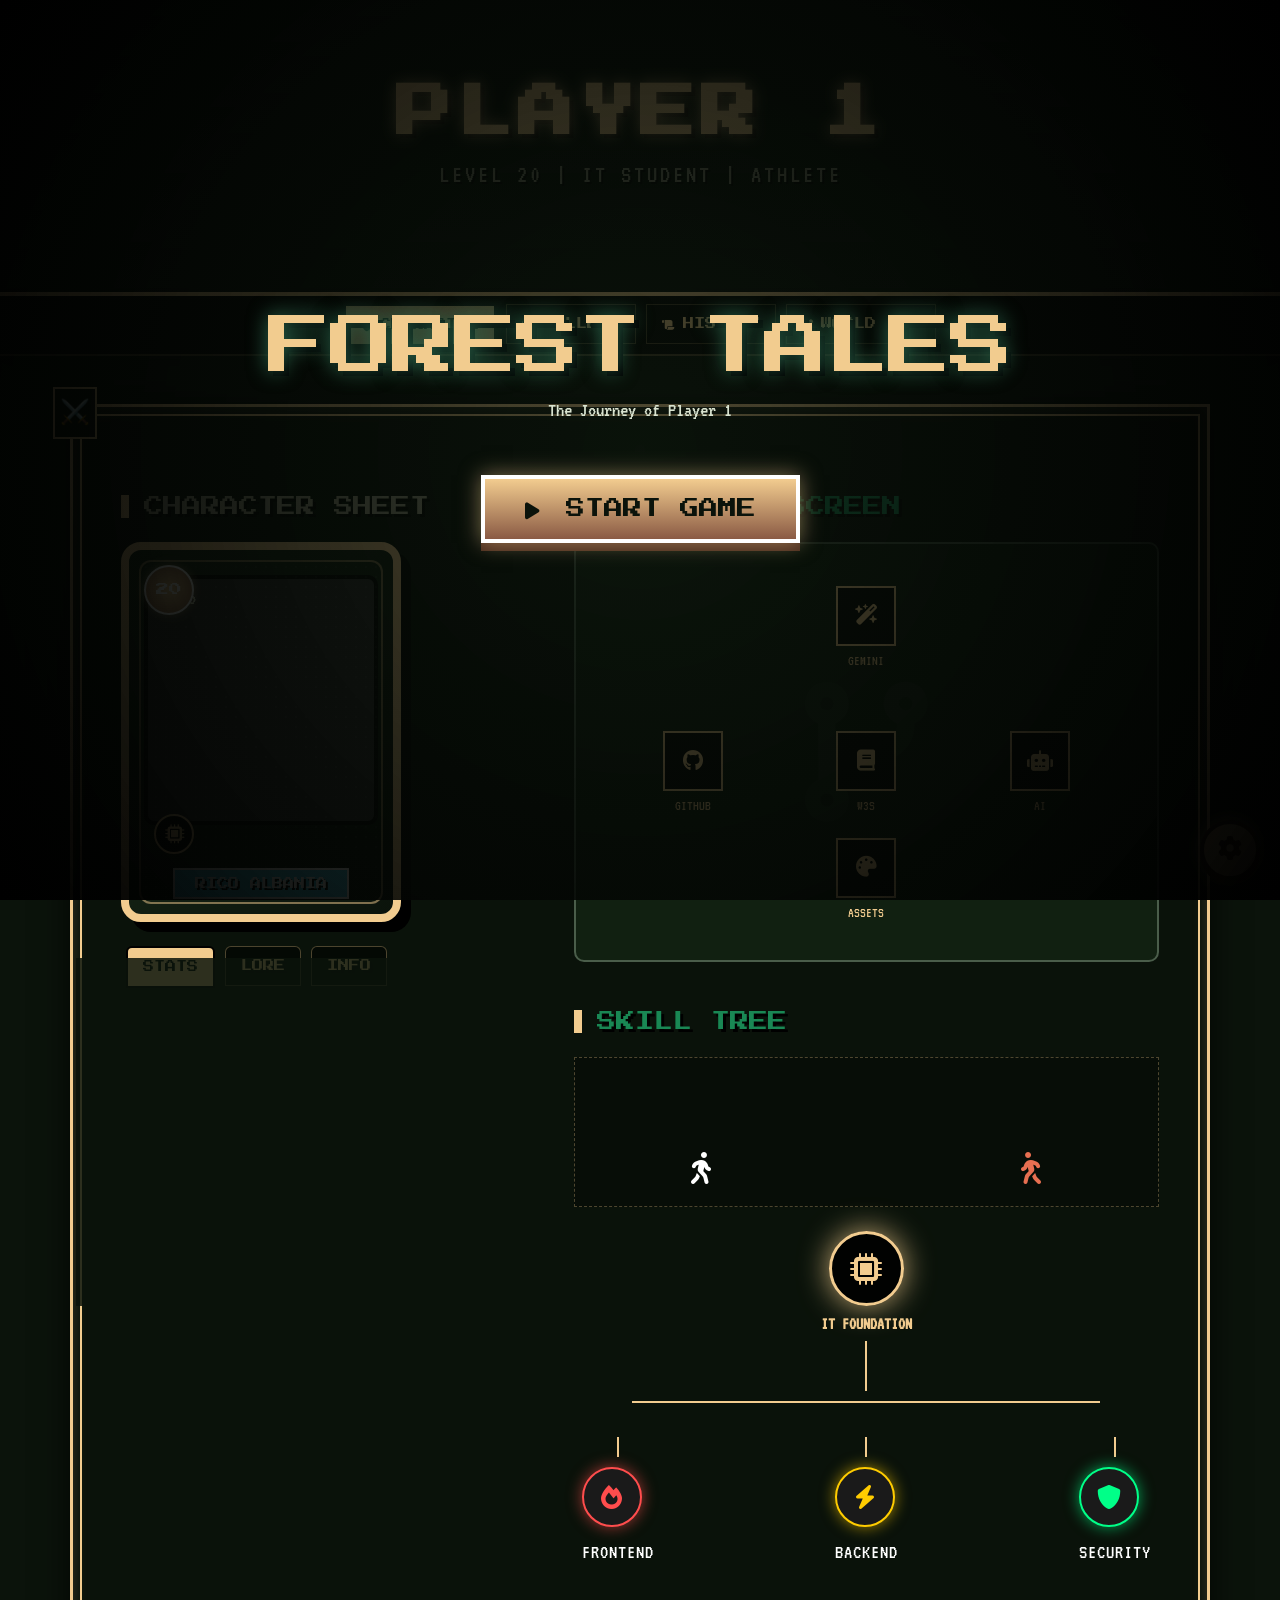
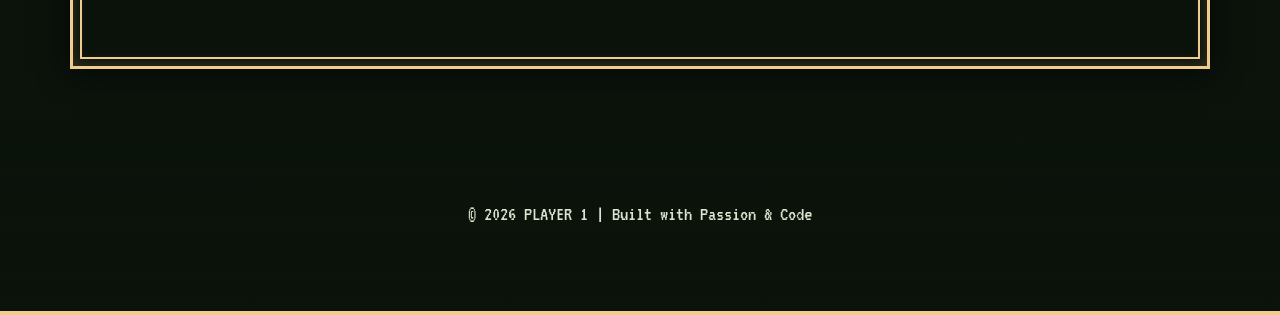
==== main/index.html @ 6be60c7d "ssss" ====
<!DOCTYPE html>
<html lang="en">
<head>
  <title>Rico's Personal Webpage</title>
  <meta charset="utf-8">
  <meta name="viewport" content="width=device-width, initial-scale=1">
  
  <link href="https://cdn.jsdelivr.net/npm/bootstrap@5.3.3/dist/css/bootstrap.min.css" rel="stylesheet">
  <link rel="stylesheet" href="https://cdnjs.cloudflare.com/ajax/libs/font-awesome/6.0.0/css/all.min.css">
  <link href="https://fonts.googleapis.com/css2?family=Press+Start+2P&family=VT323&display=swap" rel="stylesheet">
  <link rel="stylesheet" href="style.css">
  <script src="https://cdn.jsdelivr.net/npm/bootstrap@5.3.3/dist/js/bootstrap.bundle.min.js"></script>
</head>

<body>

<div id="landing-screen">
    <div class="title-content text-center">
        <h1 class="game-title">FOREST TALES</h1>
        <p class="game-subtitle">The Journey of Player 1</p>
        
        <div class="mt-5">
            <button class="rpg-start-btn" onclick="startGame()">
                <i class="fas fa-play me-2"></i> START GAME
            </button>
        </div>
        
        <div class="loading-bar-container mt-5">
            <div class="loading-bar"></div>
        </div>
    </div>
</div>

<audio id="game-start-sound" src="https://assets.mixkit.co/active_storage/sfx/2019/2019-preview.mp3" preload="auto"></audio>
<audio id="level-up-sound" src="[data-uri]" preload="auto"></audio>

<div id="leaf-container"></div>

<div class="header-footer-custom text-center">
  <h1 class="display-4 fw-bold">PLAYER 1</h1>
  <p class="lead mt-2">Level 20 | IT Student | Athlete</p>
</div>

<nav class="navbar navbar-expand-sm sticky-top shadow">
  <div class="container-fluid p-0">
    <ul class="navbar-nav mx-auto"> 
      <li class="nav-item">
        <a class="nav-link active" href="index.html"><i class="fas fa-shield-alt me-2"></i>CHARACTER</a>
      </li>
      <li class="nav-item">
        <a class="nav-link" href="gallery.html"><i class="fas fa-images me-2"></i>GALLERY</a>
      </li>
      <li class="nav-item">
        <a class="nav-link" href="history.html"><i class="fas fa-scroll me-2"></i>HISTORY</a>
      </li>
      <li class="nav-item">
        <a class="nav-link" href="log.html"><i class="fas fa-pen-nib me-2"></i>WORLD LOG</a>
      </li>
    </ul>
  </div>
</nav>

<div class="container mt-5 content-card p-4 p-md-5 mb-5">
  <div class="row g-5"> 
    <div class="col-lg-5 col-md-12">
      <h2 class="mb-4">Character Sheet</h2>
      
      <div class="char-card-container mb-4 mx-auto mx-lg-0" onclick="flipCard(); playLevelUp()" title="Click to Flip!">
        <div class="card-inner" id="cardInner">
          
          <div class="card-front">
            <div class="lvl-badge">20</div>
            <div class="card-img-wrap">
              <img src="https://github.com/ricoalbania/WEBPROG-IT242-HTML-Lessons/blob/feature/rwd/Image%20(5).jpg?raw=true" alt="rico">
            </div>
            <div class="element-icon" title="Tech Element">
              <i class="fas fa-microchip"></i>
            </div>
            <div class="text-center mt-auto">
              <span class="char-name-text">RICO ALBANIA</span>
            </div>
          </div>

          <div class="card-back">
            <h4 class="text-center" style="font-family: 'Press Start 2P'; font-size: 0.8rem;">REAR VIEW</h4>
            <hr class="border-warning">
            <ul class="list-unstyled" style="font-family: 'VT323'; font-size: 1.3rem;">
              <li><i class="fas fa-crown text-warning me-2"></i> Rank: Pioneer</li>
              <li><i class="fas fa-bolt text-info me-2"></i> Style: Agile</li>
              <li><i class="fas fa-heart text-danger me-2"></i> Status: Ready</li>
            </ul>
            <div class="text-center mt-3 opacity-50">
               <i class="fas fa-shield-halved fa-3x"></i>
               <p class="mt-2"><small>AUTHENTIC HERO GEAR</small></p>
            </div>
          </div>

        </div>
      </div>

      <ul class="nav nav-tabs border-0 mb-3 justify-content-center justify-content-lg-start" id="charTab" role="tablist">
        <li class="nav-item"><button class="nav-link active rpg-tab" data-bs-toggle="tab" data-bs-target="#stats" type="button">STATS</button></li>
        <li class="nav-item"><button class="nav-link rpg-tab" data-bs-toggle="tab" data-bs-target="#bio" type="button">LORE</button></li>
        <li class="nav-item"><button class="nav-link rpg-tab" data-bs-toggle="tab" data-bs-target="#details" type="button">INFO</button></li>
      </ul>

      <div class="tab-content stats-box p-3" id="charTabContent">
        <div class="tab-pane fade show active" id="stats">
          <small class="d-block mb-1 text-uppercase fw-bold">HP [Health]</small>
          <div class="progress progress-rpg"><div class="progress-bar hp-bar" style="width: 90%"></div></div>
          <small class="d-block mb-1 text-uppercase fw-bold">MP [Logic]</small>
          <div class="progress progress-rpg"><div class="progress-bar mp-bar" style="width: 75%"></div></div>
          <small class="d-block mb-1 text-uppercase fw-bold">EXP [Studies]</small>
          <div class="progress progress-rpg"><div class="progress-bar exp-bar" style="width: 50%"></div></div>
        </div>
        <div class="tab-pane fade" id="bio">
          <h4 class="fw-bold mb-3" style="color: #f2cc8f;">The Lore</h4>
          <p style="text-align: justify; font-size: 1.1rem;">I am an aspiring IT professional at <b>Asia Pacific College</b>, passionate about solving real-world mysteries through technology.</p>
        </div>
        <div class="tab-pane fade" id="details">
          <h4 class="fw-bold mb-3" style="color: #f2cc8f;">Detailed Specs</h4>
          <ul class="list-unstyled mb-0" style="font-family: 'VT323'; font-size: 1.3rem;">
            <li><span class="text-success">[SCHOOL]:</span> Asia Pacific College</li>
            <li><span class="text-success">[BIRTHDATE]:</span> February 25, 2005</li>
            <li><span class="text-success">[ORIGIN]:</span> Paranaque City</li>
            <li><span class="text-success">[CLASS]:</span> BS Information Technology</li>
          </ul>
        </div>
      </div>
    </div>

    <div class="col-lg-7 col-md-12">
      <h2 class="text-success mb-4">EQUIPMENT SCREEN</h2>
      <div class="equipment-grid mb-5">
        <div class="paper-doll-container">
          <i class="fas fa-code-branch central-silhouette"></i>
          <a href="https://gemini.google.com" target="_blank" class="equip-slot slot-head" data-description="GEMINI: AI Brain."><i class="fas fa-wand-magic-sparkles"></i><span class="slot-label">GEMINI</span></a>
          <a href="https://github.com" target="_blank" class="equip-slot slot-weapon" data-description="GITHUB: The Armory."><i class="fab fa-github"></i><span class="slot-label">GITHUB</span></a>
          <a href="https://www.w3schools.com" target="_blank" class="equip-slot slot-body" data-description="W3SCHOOLS: The Foundation."><i class="fas fa-book"></i><span class="slot-label">W3S</span></a>
          <a href="https://chatgpt.com" target="_blank" class="equip-slot slot-accessory" data-description="CHATGPT: Support Familiar."><i class="fas fa-robot"></i><span class="slot-label">AI</span></a>
          <a href="https://fonts.google.com" target="_blank" class="equip-slot slot-mount" data-description="RESOURCES: Style Engine."><i class="fas fa-palette"></i><span class="slot-label">ASSETS</span></a>
        </div>
      </div>

<div class="skill-tree-block mt-5">
    <h2 class="text-success mb-4">SKILL TREE</h2>
    
    <div class="battle-arena mb-4" style="border: 1px dashed rgba(242, 204, 143, 0.3); padding: 20px; position: relative; min-height: 100px;">
        <div class="stickman hero"><i class="fas fa-walking"></i><div class="sword"></div></div>
        <div class="stickman enemy"><i class="fas fa-walking fa-flip-horizontal"></i><div class="staff"></div></div>
    </div>

    <div class="skill-tree-map text-center" style="position: relative; padding-bottom: 50px;">
        <div class="skill-node root mx-auto" style="width: 75px; height: 75px; border: 3px solid #f2cc8f; border-radius: 50%; display: flex; align-items: center; justify-content: center; background: rgba(0,0,0,0.9); box-shadow: 0 0 30px rgba(242, 204, 143, 0.8); position: relative; z-index: 5;">
            <i class="fas fa-microchip" style="font-size: 2rem; color: #f2cc8f;"></i>
            <div class="node-label" style="position: absolute; bottom: -35px; font-family: 'VT323'; color: #f2cc8f; font-size: 1.1rem; white-space: nowrap; font-weight: bold;">IT FOUNDATION</div>
        </div>
        
        <div class="tree-line mx-auto" style="width: 2px; height: 50px; background: #f2cc8f; margin-top: 35px;"></div>
        <div class="horizontal-divider mx-auto" style="width: 80%; height: 2px; background: #f2cc8f;"></div>

        <div class="d-flex justify-content-between mt-4 px-2">
            <div class="skill-branch">
                <div class="tree-line mx-auto" style="width: 2px; height: 20px; background: #f2cc8f;"></div>
                <div class="skill-node mini-node" style="width: 60px; height: 60px; border: 2px solid #ff4d4d; border-radius: 50%; display: flex; align-items: center; justify-content: center; background: #1a1a1a; box-shadow: 0 0 15px rgba(255, 77, 77, 0.6);">
                    <i class="fas fa-fire" style="color: #ff4d4d; font-size: 1.5rem;"></i>
                </div>
                <div class="node-label-small mt-2" style="font-family: 'VT323'; color: #fff; letter-spacing: 1px;">FRONTEND</div>
            </div>

            <div class="skill-branch">
                <div class="tree-line mx-auto" style="width: 2px; height: 20px; background: #f2cc8f;"></div>
                <div class="skill-node mini-node" style="width: 60px; height: 60px; border: 2px solid #ffcc00; border-radius: 50%; display: flex; align-items: center; justify-content: center; background: #1a1a1a; box-shadow: 0 0 15px rgba(255, 204, 0, 0.6);">
                    <i class="fas fa-bolt" style="color: #ffcc00; font-size: 1.5rem;"></i>
                </div>
                <div class="node-label-small mt-2" style="font-family: 'VT323'; color: #fff; letter-spacing: 1px;">BACKEND</div>
            </div>

            <div class="skill-branch">
                <div class="tree-line mx-auto" style="width: 2px; height: 20px; background: #f2cc8f;"></div>
                <div class="skill-node mini-node" style="width: 60px; height: 60px; border: 2px solid #00ff88; border-radius: 50%; display: flex; align-items: center; justify-content: center; background: #1a1a1a; box-shadow: 0 0 15px rgba(0, 255, 136, 0.6);">
                    <i class="fas fa-shield-alt" style="color: #00ff88; font-size: 1.5rem;"></i>
                </div>
                <div class="node-label-small mt-2" style="font-family: 'VT323'; color: #fff; letter-spacing: 1px;">SECURITY</div>
            </div>
        </div>
    </div>
</div> </div> </div> </div> <div class="header-footer-custom text-center mt-5">
    <p class="mb-0">© 2026 PLAYER 1 | Built with Passion & Code</p>
</div>

<div class="system-menu-container" style="position: fixed; bottom: 20px; right: 20px; z-index: 9999;">
    <button class="system-btn" id="main-system-btn" onclick="toggleMenu()" title="System Menu">
        <i class="fas fa-cog"></i>
    </button>
    <div id="system-dropdown" class="system-dropdown">
        <div id="menu-main-view">
            <div class="menu-header">SYSTEM</div>
            <button onclick="showConfirm()"><i class="fas fa-sign-out-alt me-2"></i> RETURN TO TITLE</button>
            <button onclick="toggleMenu()"><i class="fas fa-times me-2"></i> CLOSE</button>
        </div>
        <div id="menu-confirm-view" style="display: none;">
            <div class="menu-header text-danger">LOGOUT?</div>
            <p class="VT323Font text-center text-white small">Unsaved progress will be lost.</p>
            <div class="d-flex gap-2 p-2">
                <button onclick="logout()" class="border-danger text-danger w-50 text-center">YES</button>
                <button onclick="hideConfirm()" class="w-50 text-center">NO</button>
            </div>
        </div>
    </div>
</div>

<script>
function startGame() {
    const startSound = document.getElementById('game-start-sound');
    if(startSound) { startSound.play().catch(e => console.log("Audio play blocked.")); }
    sessionStorage.setItem('gameStarted', 'true');
    const screen = document.getElementById('landing-screen');
    screen.style.opacity = '0';
    screen.style.pointerEvents = 'none'; 
    setTimeout(() => { screen.style.display = 'none'; }, 1000); 
}

function flipCard() {
    const cardInner = document.getElementById('cardInner');
    cardInner.classList.toggle('is-flipped');
}

function playLevelUp() {
    const sound = document.getElementById('level-up-sound');
    const audioContext = new (window.AudioContext || window.webkitAudioContext)();
    if (audioContext.state === 'suspended') { audioContext.resume(); }
    sound.pause();
    sound.currentTime = 0;
    sound.play().catch(error => console.log("Playback failed", error));
    const img = document.querySelector('.card-img-wrap img');
    if (img) {
        img.style.filter = "brightness(2) contrast(1.5)";
        setTimeout(() => { img.style.filter = "none"; }, 150);
    }
}

function createLeaf() {
    const container = document.getElementById('leaf-container');
    if(!container) return;
    const leaf = document.createElement('div');
    leaf.className = 'leaf';
    leaf.innerHTML = '🍃'; 
    leaf.style.left = Math.random() * 100 + 'vw';
    leaf.style.animationDuration = (Math.random() * 5 + 5) + 's'; 
    container.appendChild(leaf);
    setTimeout(() => { leaf.remove(); }, 10000);
}
setInterval(createLeaf, 800);

window.onload = function() {
    if (sessionStorage.getItem('gameStarted') === 'true') {
        const screen = document.getElementById('landing-screen');
        if (screen) { screen.style.display = 'none'; }
    }
};

function toggleMenu() {
    const menu = document.getElementById('system-dropdown');
    menu.classList.toggle('active');
    if (!menu.classList.contains('active')) { hideConfirm(); }
}

function logout() {
    sessionStorage.removeItem('gameStarted');
    document.body.style.filter = "brightness(0.2)";
    document.body.style.transition = "filter 0.5s";
    setTimeout(() => { window.location.reload(); }, 500);
}

function showConfirm() {
    document.getElementById('menu-main-view').style.display = 'none';
    document.getElementById('menu-confirm-view').style.display = 'block';
}

function hideConfirm() {
    document.getElementById('menu-main-view').style.display = 'block';
    document.getElementById('menu-confirm-view').style.display = 'none';
}
</script>

<div class="system-menu-container">
    <button class="system-btn" id="main-system-btn" onclick="toggleMenu()" title="System Menu">
        <i class="fas fa-cog"></i>
    </button>
    <div id="system-dropdown" class="system-dropdown">
        <div id="menu-main-view">
            <div class="menu-header">SYSTEM</div>
            <button onclick="showConfirm()">
                <i class="fas fa-sign-out-alt me-2"></i> RETURN TO TITLE
            </button>
            <button onclick="toggleMenu()">
                <i class="fas fa-times me-2"></i> CLOSE
            </button>
        </div>
        <div id="menu-confirm-view" style="display: none;">
            <div class="menu-header text-danger">LOGOUT?</div>
            <p class="VT323Font text-center text-white small">Unsaved progress will be lost.</p>
            <div class="d-flex gap-2">
                <button onclick="logout()" class="border-danger text-danger w-50 text-center">YES</button>
                <button onclick="hideConfirm()" class="w-50 text-center">NO</button>
            </div>
        </div>
    </div>
</div>

</body>
</html>
---- main/style.css ----
/* 1. RPG FONTS */
@import url('https://fonts.googleapis.com/css2?family=Press+Start+2P&family=VT323&display=swap');

/* 2. GLOBAL THEME & BACKGROUND */
body {
    background-color: #0b130b; 
    background-image: url('https://www.transparenttextures.com/patterns/dark-wood.png'); 
    color: #d9e3d0; 
    font-family: 'VT323', monospace; 
    font-size: 1.3rem;
    line-height: 1.6;
    overflow-x: hidden;
    cursor: crosshair; 
}

/* 3. HEADINGS & NAV */
h1, h2, h3, h4, .nav-link {
    font-family: 'Press Start 2P', cursive;
    text-transform: uppercase;
    color: #f2cc8f; 
    text-shadow: 3px 3px #000;
}

h1 { font-size: 1.8rem; letter-spacing: -2px; }
h2 { 
    font-size: 1.2rem; 
    color: #a5a58d; 
    margin-top: 40px; 
    margin-bottom: 25px; 
    border-left: 8px solid #f2cc8f; 
    padding-left: 15px; 
}
h4 { font-size: 0.9rem; }

/* NEW: STATUS BADGES */
.status-badge {
    font-family: 'VT323';
    font-size: 1.1rem;
    background: rgba(0,0,0,0.5);
    border: 1px solid #f2cc8f;
    padding: 2px 10px;
    color: #f2cc8f;
    box-shadow: 2px 2px 0px #000;
}

/* 4. HEADER & NAVIGATION */
.header-footer-custom {
    /* The Forest Header */
    background: linear-gradient(to bottom, rgba(11, 19, 11, 0.4), rgba(11, 19, 11, 0.9)), 
                url('https://images.unsplash.com/photo-1441974231531-c6227db76b6e?q=80&w=2071');
    background-size: cover;
    background-position: center 30%; /* Focus on the trees */
    padding: 60px 20px !important;
    border-bottom: 4px solid #f2cc8f;
    image-rendering: pixelated; /* Keeps it gamey */
}
.navbar {
    background: rgba(0, 0, 0, 0.8) !important;
    backdrop-filter: blur(5px);
    border-bottom: 2px solid rgba(242, 204, 143, 0.3);
}

.nav-link {
    font-size: 0.7rem !important;
    color: #d9e3d0 !important;
    transition: all 0.2s;
    padding: 10px 15px !important;
}

.nav-link:hover {
    color: #f2cc8f !important;
    transform: translateY(-2px);
}

/* 5. CONTENT CARDS */
.content-card {
    background: rgba(27, 46, 27, 0.9) !important; 
    backdrop-filter: blur(5px);
    border: 6px solid #4a5d4a; 
    outline: 2px solid #f2cc8f; 
    outline-offset: -12px;
    box-shadow: 15px 15px 0px #000; 
    border-radius: 0 !important; 
    position: relative;
    padding: 70px 40px 40px 40px; 
}

.content-card::before {
    content: "⚔️"; 
    position: absolute;
    top: -20px;
    left: -20px;
    font-size: 24px;
    z-index: 10;
    background: #0b130b;
    padding: 5px;
    border: 2px solid #f2cc8f;
}

/* 6. IMAGES & GALLERY */
.themed-img {
    border: 4px solid #a5a58d;
    padding: 5px;
    background: #000;
    transition: all 0.3s;
    border-radius: 0 !important;
    box-shadow: 5px 5px 0px #000;
}

.themed-img:hover {
    transform: scale(1.02) rotate(1deg);
    border-color: #f2cc8f;
    box-shadow: 8px 8px 0px #000;
}

/* 7. CAROUSEL FIX */
.carousel {
    border: 6px solid #4a5d4a;
    background-color: #000;
    outline: 2px solid #f2cc8f;
    outline-offset: -10px;
}

.carousel-item img {
    height: 400px;
    object-fit: cover;
}

/* 8. RPG PROGRESS BARS */
.progress-rpg {
    background-color: #000;
    border: 3px solid #4a5d4a;
    height: 20px;
    border-radius: 0;
    margin-bottom: 20px; 
    box-shadow: inset 2px 2px 5px #000;
}

.hp-bar { background-color: #e63946 !important; border-right: 4px solid #9b1c25; }
.mp-bar { background-color: #457b9d !important; border-right: 4px solid #1d3557; }
.exp-bar { background-color: #f1faee !important; border-right: 4px solid #a8dadc; }

/* 9. INVENTORY CARDS & ITEM SLOTS */
.item-slot {
    background: #000;
    width: 60px;
    height: 60px;
    margin: 0 auto;
    display: flex;
    align-items: center;
    justify-content: center;
    border: 3px double #f2cc8f;
    box-shadow: inset 0 0 10px rgba(0,0,0,0.8);
}

.resource-card {
    display: block;
    text-decoration: none !important;
    background: #2d3a2d;
    border-top: 2px solid #a5a58d; 
    border-left: 2px solid #a5a58d;
    border-bottom: 6px solid #1b2e1b; 
    border-right: 6px solid #1b2e1b;
    color: #d9e3d0;
    transition: all 0.1s;
    height: 100%;
}

.resource-card:hover {
    background: #3a5a40;
    color: #f2cc8f;
    transform: translate(2px, 2px);
    border-bottom: 3px solid #1b2e1b;
    border-right: 3px solid #1b2e1b;
}

.resource-card:hover .item-slot {
    transform: scale(1.1);
}

.resource-card h6 { 
    color: #f2cc8f; 
    font-family: 'VT323', monospace; 
    font-size: 1.5rem; 
}

/* 10. SCROLLBAR & MISC */
::-webkit-scrollbar { width: 14px; }
::-webkit-scrollbar-track { background: #0b130b; }
::-webkit-scrollbar-thumb { 
    background: #4a5d4a; 
    border: 3px solid #0b130b; 
    box-shadow: inset 0 0 5px #f2cc8f;
}

hr { border-top: 4px dotted #f2cc8f; opacity: 0.5; margin: 40px 0; }

#guestbook iframe {
    border: 6px solid #4a5d4a;
    outline: 2px solid #f2cc8f;
    outline-offset: -8px;
}

/* 11. CAROUSEL CONTROLS */
.carousel-control-prev-icon,
.carousel-control-next-icon {
    background-color: #f2cc8f;
    border: 3px solid #000;
    padding: 20px;
    border-radius: 0; 
    filter: invert(0);
}

/* 12. LEAF SYSTEM */
#leaf-container {
    position: fixed;
    top: 0;
    left: 0;
    width: 100%;
    height: 100%;
    pointer-events: none;
    z-index: -1; 
}

.leaf {
    position: absolute;
    color: rgba(74, 93, 74, 0.4); 
    font-size: 24px;
    opacity: 0;
    animation: fall 10s linear infinite;
    user-select: none;
}

@keyframes fall {
    0% { transform: translateY(-10vh) translateX(0) rotate(0deg); opacity: 0; }
    10% { opacity: 0.8; }
    90% { opacity: 0.8; }
    100% { transform: translateY(110vh) translateX(100px) rotate(360deg); opacity: 0; }
}

/* 13. QUEST OVERLAYS */
.gallery-trigger {
    position: relative;
    cursor: pointer;
}

.col-md-4:hover::before {
    content: "VIEW MEMORY";
    position: absolute;
    top: 50%;
    left: 50%;
    transform: translate(-50%, -50%);
    background: rgba(11, 19, 11, 0.9);
    color: #f2cc8f;
    padding: 8px 15px;
    font-family: 'Press Start 2P';
    font-size: 0.5rem;
    z-index: 5;
    pointer-events: none;
    border: 2px solid #f2cc8f;
    box-shadow: 4px 4px 0px #000;
}

/* 14. PROGRESS BAR ANIMATIONS */
@keyframes fillBar {
    from { width: 0; }
}

.progress-bar {
    animation: fillBar 2s ease-out forwards;
}

.hp-bar { animation-delay: 0.2s; }
.mp-bar { animation-delay: 0.5s; }
.exp-bar { animation-delay: 0.8s; }

/* Status Badge Pulse Effect */
.status-badge {
    animation: pulse 2s infinite;
}

@keyframes pulse {
    0% { opacity: 0.8; transform: scale(1); }
    50% { opacity: 1; transform: scale(1.05); }
    100% { opacity: 0.8; transform: scale(1); }
}

/* CHARACTER CARD CONTAINER */
.char-card-container {
    perspective: 1000px;
    width: 320px; 
    height: 450px; /* Increased height to contain everything */
    margin: 20px auto;
    background: transparent !important;
    border: none !important;
}
.char-card-container:hover {
    transform: translateY(-10px) rotate(2deg); 
}

.card-img-wrap {
    width: 100%;
    height: 280px;
    overflow: hidden;
    border-radius: 8px;
    border: 4px solid #2b2d42;
    background-color: #333;
}

.card-img-wrap img {
    width: 100%;
    height: 100%;
    object-fit: cover;
}

.lvl-badge {
    position: absolute;
    top: 15px;
    left: 15px;
    width: 50px !important;
    height: 50px !important;
    background: radial-gradient(circle, #f2cc8f, #8a5a44);
    border: 2px solid #fff;
    border-radius: 50% !important;
    display: flex;
    align-items: center;
    justify-content: center;
    font-family: 'Press Start 2P';
    font-size: 0.8rem;
    color: #fff;
    z-index: 10;
    box-shadow: 0 0 10px rgba(242, 204, 143, 0.5);
}


.element-icon {
    position: absolute;
    bottom: 60px;
    left: 25px;
    width: 40px;
    height: 40px;
    background: rgba(0,0,0,0.8);
    border: 2px solid #f2cc8f;
    border-radius: 50%;
    display: flex;
    align-items: center;
    justify-content: center;
    color: #f2cc8f;
    font-size: 1.2rem;
    z-index: 5;
}

/* 15. THE FIX FOR WHITE BOXES & DOUBLE TEXT */
.nav-pills .nav-link {
    background-color: #1b2e1b !important;
    color: #f2cc8f !important;
    border: 2px solid #4a5d4a !important;
    margin: 5px;
    font-family: 'Press Start 2P', cursive;
    font-size: 0.7rem !important;
    border-radius: 0 !important;
    box-shadow: 4px 4px 0px #000;
    text-shadow: none !important; 
}

.nav-pills .nav-link.active {
    background-color: #f2cc8f !important; 
    color: #0b130b !important;            
    border: 2px solid #000 !important;
    box-shadow: none !important;
    transform: translate(2px, 2px);
    text-shadow: none !important;
}

.tab-content {
    background: rgba(0, 0, 0, 0.4);
    border: 2px solid #f2cc8f;
    padding: 20px;
    min-height: 200px;
    box-shadow: inset 0 0 15px rgba(0,0,0,0.8);
}

.nav-pills .nav-link.active, 
.nav-tabs .nav-link.active,
.nav-link.active {
    background-color: #f2cc8f !important; 
    color: #0b130b !important;            
    border: 2px solid #000 !important;
    box-shadow: none !important;
    text-shadow: none !important;         
}

.tab-pane .row {
    display: flex;
    flex-wrap: wrap;
    justify-content: center; 
    align-items: flex-start; 
}

.tab-pane .row img.themed-img {
    width: 100% !important;
    height: 250px !important;   /* Adjust this number to make the boxes taller or shorter */
    object-fit: cover !important; /* This is the magic: it crops the photo to fit the box */
    object-position: center;    /* Keeps the center of the photo visible */
    border: 3px solid #f2cc8f;
    box-shadow: 4px 4px 0px #000;
    display: block;
}

.themed-img {
    max-height: 350px;
    width: 100%;
    object-fit: cover;
}

.border-gold {
    border: 4px solid #f2cc8f !important;
    background-color: #0b130b !important;
    border-radius: 0 !important;
}

#imageModal .modal-content {
    background-color: #1b2e1b !important;
    border: 4px solid #f2cc8f !important;
    border-radius: 0 !important;
    box-shadow: 0 0 30px rgba(242, 204, 143, 0.3);
}

.modal-header { border-bottom: 2px solid #4a5d4a; }

/* --- CHARACTER PORTRAIT --- */
.char-frame {
    position: relative;
    border: 4px double #f2cc8f;
    padding: 15px;
    background: rgba(0,0,0,0.6);
    text-align: center;
}

.portrait-container {
    position: relative;
    border: 2px solid #4a5d4a;
    overflow: hidden;
    animation: portrait-breathing 4s ease-in-out infinite;
}

@keyframes portrait-breathing {
    0%, 100% { transform: scale(1); box-shadow: 0 0 10px rgba(242, 204, 143, 0.2); }
    50% { transform: scale(1.02); box-shadow: 0 0 20px rgba(242, 204, 143, 0.5); }
}

/* --- EQUIPMENT SLOTS FIXED (Updated for Links) --- */
.equipment-grid {
    display: block;
    position: relative;
    width: 100%;
    height: 420px;
    background: rgba(27, 46, 27, 0.5);
    border: 2px solid #4a5d4a;
    border-radius: 10px;
    margin-top: 20px;
    margin-bottom: 50px;
    overflow: visible; 
    clear: both;
}

.paper-doll-container {
    position: relative;
    width: 100%;
    height: 100%;
}

.central-silhouette {
    font-size: 140px;
    color: #4a5d4a;
    position: absolute;
    top: 50%;
    left: 50%;
    transform: translate(-50%, -50%);
    opacity: 0.15;
    z-index: 1;
}

/* NEW: Equipment Slots as Links */
.equip-slot {
    position: absolute;
    width: 60px;
    height: 60px;
    background: #000;
    border: 2px solid #f2cc8f;
    display: flex;
    align-items: center;
    justify-content: center;
    color: #f2cc8f !important;
    text-decoration: none !important;
    cursor: pointer;
    transition: all 0.3s ease-in-out;
    z-index: 2;
}

.slot-head      { top: 10%; left: 50%; transform: translate(-50%, 0); }
.slot-weapon    { top: 45%; left: 15%; }
.slot-body      { top: 45%; left: 50%; transform: translate(-50%, 0); }
.slot-accessory { top: 45%; right: 15%; }
.slot-mount     { bottom: 15%; left: 50%; transform: translate(-50%, 0); }

.equip-slot:hover {
    background: #f2cc8f !important;
    color: #0b130b !important;
    box-shadow: 0 0 15px #f2cc8f;
}

.slot-head:hover, .slot-body:hover, .slot-mount:hover {
    transform: translate(-50%, 0) scale(1.1) !important;
}

.slot-weapon:hover, .slot-accessory:hover {
    transform: scale(1.1) !important;
}

.slot-label {
    position: absolute;
    bottom: -28px;
    font-family: 'VT323', monospace;
    font-size: 0.9rem;
    color: #f2cc8f;
    text-transform: uppercase;
    white-space: nowrap;
}

/* --- TOOLTIP SYSTEM --- */
.equip-slot::after {
    content: attr(data-description);
    position: absolute;
    bottom: 130%;
    left: 50%;
    transform: translateX(-50%);
    width: 180px;
    padding: 10px;
    background: #0b130b;
    border: 2px solid #f2cc8f;
    color: #f2cc8f;
    font-family: 'VT323', monospace;
    font-size: 0.85rem;
    text-align: center;
    visibility: hidden;
    opacity: 0;
    transition: opacity 0.3s;
    z-index: 99;
    box-shadow: 5px 5px 0px #000;
    pointer-events: none;
    line-height: 1.2;
}

.equip-slot:hover::after {
    visibility: visible;
    opacity: 1;
}

/* --- SKILL TREE & MISC --- */
.skill-tree-block {
    position: relative;
    z-index: 5;
    background: transparent;
}

@media (max-width: 768px) {
    .equipment-grid { height: 350px; }
    .equip-slot { width: 50px; height: 50px; }
    .content-card { padding: 40px 20px 20px 20px; }
}

/* --- ACADEMIC TIMELINE STYLES (inventory.html) --- */

/* The vertical line */
.timeline-container {
    position: relative;
    padding-left: 50px;
    border-left: 4px solid #4a5d4a;
    margin-left: 20px;
}

.timeline-item {
    position: relative;
    transition: all 0.3s ease;
}

/* The glowing RPG quest markers */
.timeline-marker {
    position: absolute;
    left: -61px;
    top: 25px;
    width: 18px;
    height: 18px;
    background: #f2cc8f;
    border: 4px solid #0b130b;
    border-radius: 50%;
    box-shadow: 0 0 10px #f2cc8f;
    z-index: 2;
}

/* The box containing school info */
.timeline-content {
    background: rgba(0, 0, 0, 0.3);
    border: 2px solid #4a5d4a;
    display: flex;
    transition: all 0.3s;
}

/* Framing for the school logos */
.school-logo-wrap {
    flex-shrink: 0;
    width: 80px;
    height: 80px;
    background: #fff; 
    border: 3px solid #f2cc8f;
    padding: 5px;
    display: flex;
    align-items: center;
    justify-content: center;
    box-shadow: 4px 4px 0px #000;
}

.school-logo-wrap img {
    max-width: 100%;
    max-height: 100%;
    object-fit: contain;
}

/* Hover interaction: makes the school "pop" and the dot turn red */
.timeline-item:hover .timeline-content {
    border-color: #f2cc8f;
    background: rgba(242, 204, 143, 0.05);
    transform: translateX(10px);
}

.timeline-item:hover .timeline-marker {
    background: #e63946;
    box-shadow: 0 0 15px #e63946;
}

/* Mobile responsiveness */
@media (max-width: 576px) {
    .timeline-content { 
        flex-direction: column; 
        text-align: center; 
    }
    .school-logo-wrap { 
        margin: 0 auto 15px auto; 
    }
    .timeline-container { 
        padding-left: 30px; 
    }
    .timeline-marker { 
        left: -41px; 
    }
}

/* --- 3D CARD FLIP --- */
.char-card-container {
    perspective: 1000px;
    width: 320px; /* Made it slightly wider for the "Epic" feel */
    height: 450px;
    margin: 20px auto;
}

.card-inner {
    position: relative;
    width: 100%;
    height: 100%;
    transition: transform 0.8s cubic-bezier(0.175, 0.885, 0.32, 1.275);
    transform-style: preserve-3d;
-style: preserve-3d;
}

/* This class is toggled by JavaScript */
.card-inner.is-flipped {
    transform: rotateY(180deg);
}

.card-front {
    background: linear-gradient(135deg, #1b2e1b 0%, #0b130b 100%);
    display: flex;
    flex-direction: column;
    align-items: center;
    padding: 15px;
}

.card-front::before {
    content: "";
    position: absolute;
    top: 10px; left: 10px; right: 10px; bottom: 10px;
    border: 2px solid rgba(242, 204, 143, 0.5);
    border-radius: 12px;
    pointer-events: none;
    background-image: radial-gradient(circle, rgba(255,255,255,0.05) 1px, transparent 1px);
    background-size: 10px 10px;
}

.card-back {
    background: #0b130b;
    transform: rotateY(180deg); /* Starts hidden */
    display: flex;
    flex-direction: column;
    padding: 25px;
    color: #f2cc8f;
    border-color: #8a5a44; /* Different border color for back */
}

.card-front, .card-back {
    position: absolute;
    width: 100%;
    height: 100%;
    -webkit-backface-visibility: hidden; /* CRITICAL: Hides the side not facing you */
    backface-visibility: hidden;
    border: 8px solid #f2cc8f;
    border-radius: 20px;
    box-shadow: 10px 10px 0px #000;
    overflow: hidden;
}

/* Ensure the wrapper has a set height since children are absolute */
.char-card-container {
    height: 380px; 
    width: 280px;
}

.card-img-wrap {
    width: 100%;
    height: 250px; /* Fixed height for consistency */
    border: 4px solid #000;
    border-radius: 10px;
    overflow: hidden;
    margin-top: 10px;
}

.card-img-wrap img {
    width: 100%;
    height: 100%;
    object-fit: cover; /* Prevents squishing */
}
.char-name-text {
    margin-top: auto;
    padding: 8px 20px;
    background: #48cae4;
    border: 2px solid #fff;
    font-family: 'Press Start 2P';
    font-size: 0.7rem;
    color: #fff;
    text-shadow: 2px 2px #000;
    width: 90%;
}

.header-footer-custom {
    /* Use the forest image with a dark gradient so text is readable */
    background: linear-gradient(rgba(11, 19, 11, 0.4), rgba(11, 19, 11, 0.8)), 
                url('https://images.unsplash.com/photo-1441974231531-c6227db76b6e?q=80&w=2071') !important;
    background-size: cover;
    background-position: center 20%;
    padding: 80px 20px !important;
    border-bottom: 4px solid #f2cc8f;
    position: relative;
    overflow: hidden;
}

.header-footer-custom h1 {
    text-shadow: 0 0 15px rgba(242, 204, 143, 0.7), 4px 4px 0px #000 !important;
}

.display-4 {
    font-family: 'Press Start 2P', cursive;
    color: #f2cc8f;
    text-shadow: 0 0 20px rgba(242, 204, 143, 0.6), 4px 4px 0px #000;
    letter-spacing: 5px;
}

.lead {
    font-family: 'VT323', monospace;
    font-size: 1.8rem;
    color: #fff;
    text-shadow: 2px 2px 0px #000;
}

/* KEEP the Title and Nav styles from the previous step */
.display-4.fw-bold {
    font-family: 'Press Start 2P', cursive;
    color: #f2cc8f;
    text-shadow: 4px 4px 0px #000, 0 0 20px rgba(242, 204, 143, 0.5);
    letter-spacing: 5px;
    margin-bottom: 0;
}

.header-footer-custom .lead {
    font-family: 'VT323', monospace;
    color: #a5a58d;
    font-size: 1.6rem; /* Made slightly larger to fill space */
    text-transform: uppercase;
    letter-spacing: 3px;
    opacity: 0.8;
}

/* THE FOREST OVERLAY BACKGROUND */
body {
    background-color: #0b130b; /* Solid dark forest green */
    /* Or keep the image but at a very low opacity */
    background-image: linear-gradient(rgba(11, 19, 11, 0.95), rgba(11, 19, 11, 0.95)), 
                      url('https://images.unsplash.com/photo-1441974231531-c6227db76b6e?q=80&w=2071');
}


/* THE HUD CONTAINERS (Glassmorphism) */
.content-card, .stats-box {
    background: rgba(11, 19, 11, 0.85) !important; /* Deep forest green, semi-transparent */
    border: 3px solid #f2cc8f !important;
    backdrop-filter: blur(10px); /* Blurs the forest behind the menu */
    box-shadow: 0 0 30px rgba(0, 0, 0, 0.8), inset 0 0 15px rgba(242, 204, 143, 0.2);
    border-radius: 0; /* Square edges look more like classic RPG menus */
}

/* NAVIGATION AS HUD TABS */
.nav-link {
    background: rgba(0, 0, 0, 0.5) !important;
    border: 1px solid rgba(242, 204, 143, 0.3) !important;
    margin: 0 5px;
    color: #f2cc8f !important;
    font-family: 'Press Start 2P', cursive;
}

.nav-link.active {
    background: #f2cc8f !important;
    color: #0b130b !important;
    box-shadow: 0 0 15px #f2cc8f;
}

.battle-arena {
    height: 100px;
    width: 100%;
    position: relative;
    border-top: 2px dashed rgba(242, 204, 143, 0.5);
    margin-top: 20px;
    overflow: hidden;
}

.stickman {
    position: absolute;
    bottom: 10px;
    font-size: 2rem;
    color: #fff;
}

.hero { left: 20%; animation: attackHero 2s infinite; }
.enemy { right: 20%; animation: attackEnemy 2s infinite; color: #e76f51; }

@keyframes attackHero {
    0%, 100% { left: 20%; }
    50% { left: 40%; }
}

@keyframes attackEnemy {
    0%, 100% { right: 20%; }
    50% { right: 40%; }
}

/* Custom Modal Styling to match your Forest HUD */
.rpg-menu-bg {
    background: rgba(11, 19, 11, 0.95) !important;
    border: 4px solid #f2cc8f !important;
    box-shadow: 0 0 30px rgba(0, 0, 0, 1);
    border-radius: 0;
    backdrop-filter: blur(10px);
}

.trophy-case {
    background: rgba(255, 255, 255, 0.05);
    border: 1px solid rgba(242, 204, 143, 0.3);
    padding: 15px 5px;
    transition: transform 0.3s;
}

.trophy-case:hover {
    transform: scale(1.1);
    background: rgba(242, 204, 143, 0.1);
    border-color: #f2cc8f;
}

.PressStartFont { font-family: 'Press Start 2P', cursive; font-size: 0.9rem; }
.VT323Font { font-family: 'VT323', monospace; font-size: 1.2rem; }

/* TITLE SCREEN STYLING */
#landing-screen {
    position: fixed;
    top: 0; left: 0;
    width: 100%; height: 100%;
    background: radial-gradient(circle, rgba(11, 19, 11, 0.7) 0%, rgba(0, 0, 0, 1) 100%),
                url('https://images.unsplash.com/photo-1441974231531-c6227db76b6e?q=80&w=2071');
    background-size: cover;
    z-index: 10000; /* Stays on top of everything */
    display: flex;
    justify-content: center;
    align-items: center;
    transition: opacity 1s ease-in-out;
}

.game-title {
    font-family: 'Press Start 2P', cursive;
    font-size: 4rem;
    color: #f2cc8f;
    text-shadow: 0 0 20px #2d6a4f, 5px 5px 0px #000;
}

.start-prompt {
    cursor: pointer;
    font-family: 'Press Start 2P', cursive;
    color: #fff;
    font-size: 1.2rem;
}

.blink-text {
    animation: blinker 1s linear infinite;
}

@keyframes blinker {
    50% { opacity: 0; }
}

.rpg-start-btn {
    background: linear-gradient(180deg, #f2cc8f 0%, #8a5a44 100%);
    border: 4px solid #fff;
    color: #0b130b;
    font-family: 'Press Start 2P', cursive;
    font-size: 1.2rem;
    padding: 15px 40px;
    box-shadow: 0 0 20px rgba(242, 204, 143, 0.5), 0 8px 0px #4a2c1d;
    transition: all 0.1s;
    cursor: pointer;
    position: relative;
    outline: none;
}

.rpg-start-btn:hover {
    transform: translateY(-2px);
    box-shadow: 0 0 30px rgba(242, 204, 143, 0.8), 0 10px 0px #4a2c1d;
    filter: brightness(1.1);
}

.rpg-start-btn:active {
    transform: translateY(6px);
    box-shadow: 0 0 10px rgba(242, 204, 143, 0.5), 0 2px 0px #4a2c1d;
}

/* Optional: Add a subtle pulse to the button */
.rpg-start-btn {
    animation: pulseGlow 2s infinite;
}

@keyframes pulseGlow {
    0% { box-shadow: 0 0 20px rgba(242, 204, 143, 0.5), 0 8px 0px #4a2c1d; }
    50% { box-shadow: 0 0 40px rgba(242, 204, 143, 0.8), 0 8px 0px #4a2c1d; }
    100% { box-shadow: 0 0 20px rgba(242, 204, 143, 0.5), 0 8px 0px #4a2c1d; }
}

/* SYSTEM MENU POSITIONING */
.system-menu-container {
    position: fixed; /* This keeps it from moving with the content */
    bottom: 20px;
    right: 20px;
    z-index: 9999; /* This keeps it on top of everything else */
}

/* THE GEAR BUTTON */
.system-btn {
    width: 60px;
    height: 60px;
    background: #f2cc8f;
    border: 4px solid #4a2c1d;
    border-radius: 50%;
    color: #4a2c1d;
    font-size: 1.5rem;
    cursor: pointer;
    box-shadow: 0 4px 0 #4a2c1d, 0 0 15px rgba(242, 204, 143, 0.4);
    transition: transform 0.1s;
}

.system-btn:active {
    transform: translateY(4px);
    box-shadow: 0 0px 0 #4a2c1d;
}

/* THE DROPDOWN MENU */
.system-dropdown {
    position: absolute;
    bottom: 80px;
    right: 0;
    width: 220px;
    background: rgba(11, 19, 11, 0.95);
    border: 3px solid #f2cc8f;
    padding: 15px;
    display: none; /* Hidden by default */
    flex-direction: column;
    gap: 10px;
    box-shadow: 0 0 20px rgba(0,0,0,0.8);
}

.system-dropdown.active {
    display: flex; /* Shown when gear is clicked */
}

.menu-header {
    font-family: 'Press Start 2P', cursive;
    font-size: 0.7rem;
    color: #f2cc8f;
    border-bottom: 1px solid #f2cc8f;
    padding-bottom: 10px;
    margin-bottom: 5px;
    text-align: center;
}

.system-dropdown button {
    background: transparent;
    border: 1px solid rgba(242, 204, 143, 0.3);
    color: #fff;
    font-family: 'VT323', monospace;
    font-size: 1.2rem;
    padding: 8px;
    text-align: left;
    transition: background 0.2s;
}

.system-dropdown button:hover {
    background: rgba(242, 204, 143, 0.1);
    border-color: #f2cc8f;
    color: #f2cc8f;
}

/* Styling for the confirmation buttons specifically */
#menu-confirm-view button {
    font-weight: bold;
    justify-content: center;
}

#menu-confirm-view .text-danger:hover {
    background: rgba(220, 53, 69, 0.2) !important;
    border-color: #dc3545 !important;
}

/* Ensure the dropdown doesn't jump in size when switching views */
.system-dropdown {
    min-height: 160px;
}

/* --- SKILL TREE RESTORATION --- */
.skill-tree-container {
    display: flex;
    flex-direction: column;
    align-items: center;
    position: relative;
    padding: 20px;
}

/* The Vertical Line connecting Root to Branches */
.tree-line {
    width: 4px;
    height: 40px;
    background: rgba(242, 204, 143, 0.3);
    margin: 10px 0;
}

.skill-branches {
    display: flex;
    justify-content: space-around;
    width: 100%;
    gap: 20px;
}

/* Glowing Nodes */
.skill-node {
    width: 60px;
    height: 60px;
    background: #1a1a1a;
    border: 3px solid var(--node-color, #f2cc8f);
    border-radius: 50%;
    display: flex;
    align-items: center;
    justify-content: center;
    font-size: 1.5rem;
    color: var(--node-color, #f2cc8f);
    position: relative;
    box-shadow: 0 0 15px var(--node-color, transparent);
    transition: transform 0.3s, box-shadow 0.3s;
}

.skill-node:hover {
    transform: scale(1.1);
    box-shadow: 0 0 25px var(--node-color);
}

/* Labels below nodes */
.node-label {
    position: absolute;
    bottom: -25px;
    font-family: 'VT323', monospace;
    font-size: 1rem;
    white-space: nowrap;
    color: #fff;
}

/* Battle Arena fixes */
.battle-arena {
    border: 2px dashed rgba(242, 204, 143, 0.5);
    background: rgba(0,0,0,0.3);
    height: 150px;
    position: relative;
}
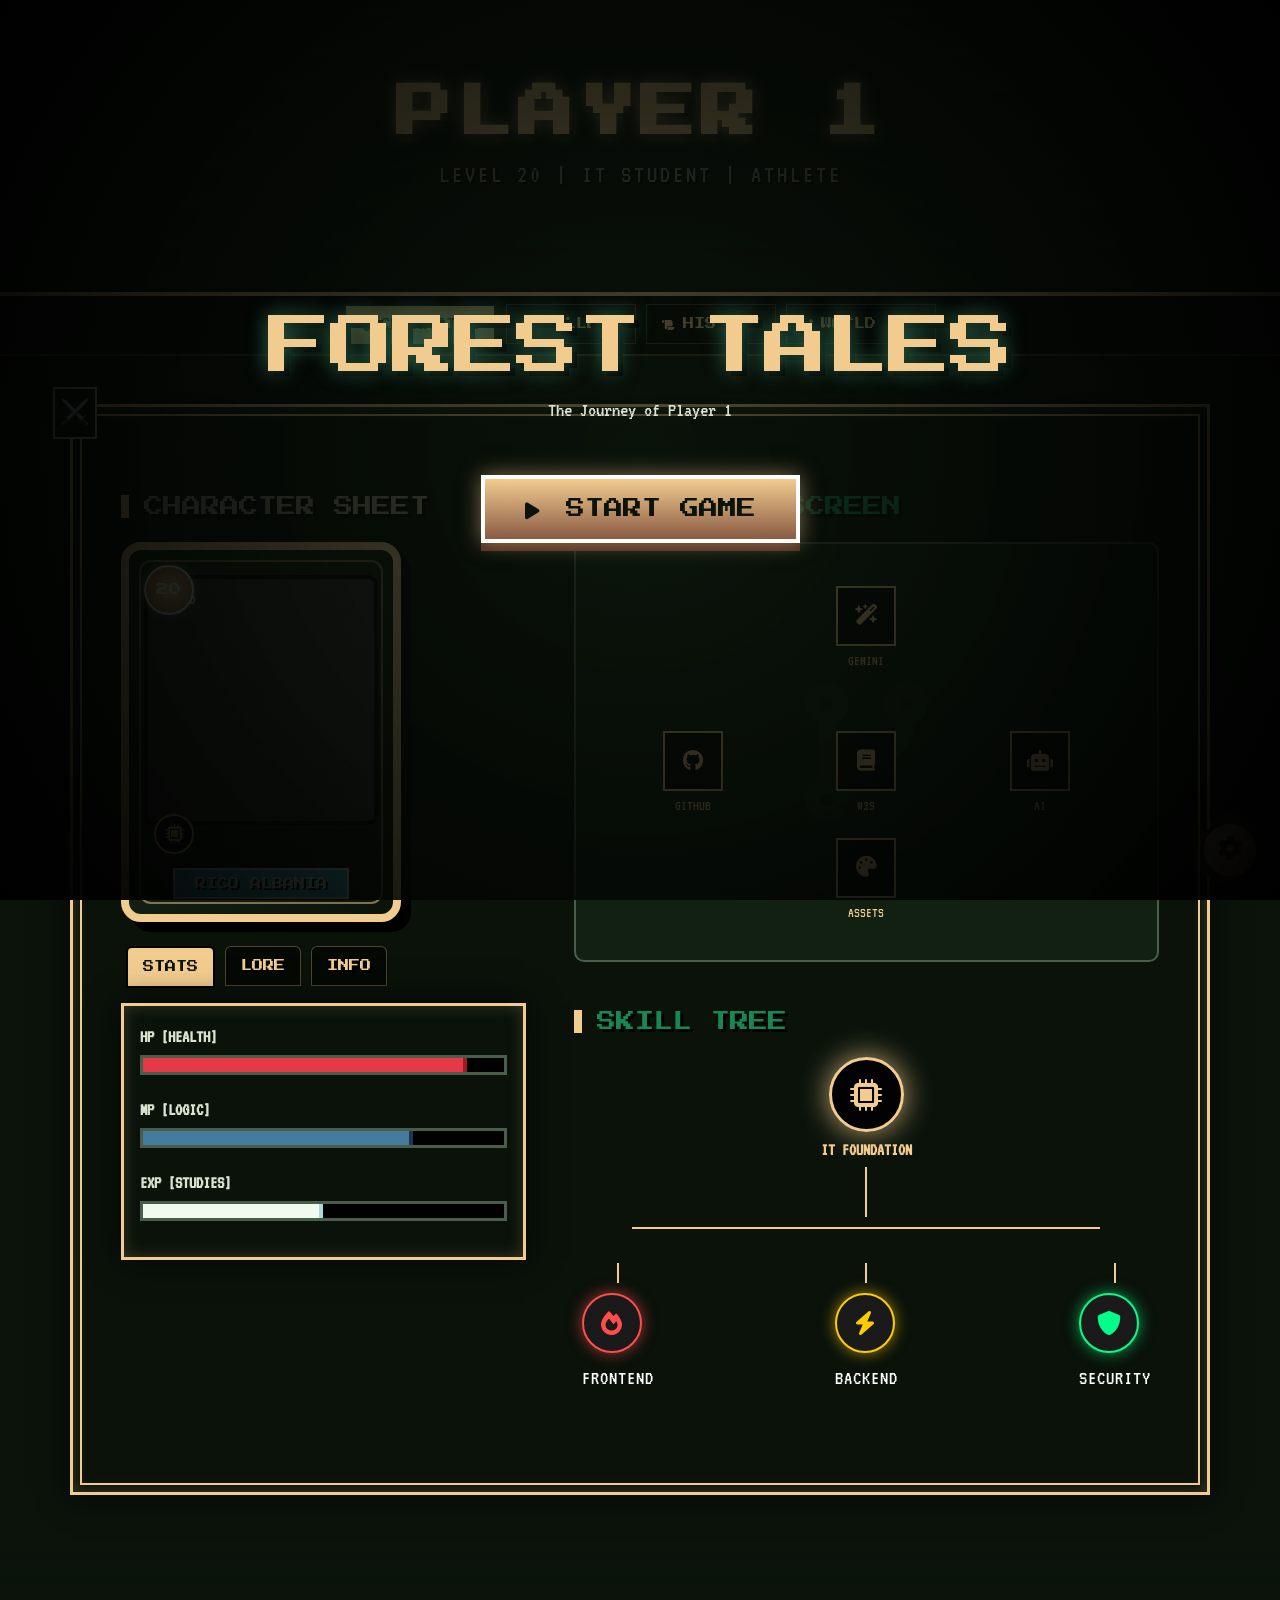
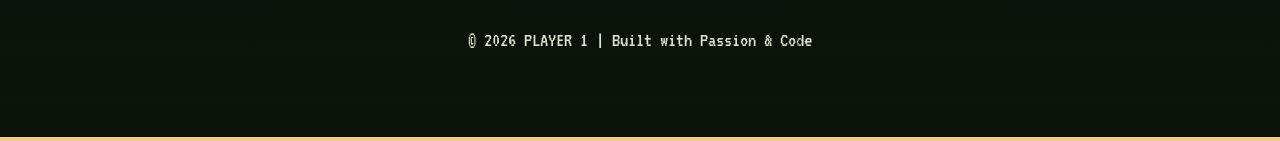
==== commit 5a716549: "removed battle arena" ====
--- a/main/index.html
+++ b/main/index.html
@@ -144,11 +144,6 @@
 
 <div class="skill-tree-block mt-5">
     <h2 class="text-success mb-4">SKILL TREE</h2>
-    
-    <div class="battle-arena mb-4" style="border: 1px dashed rgba(242, 204, 143, 0.3); padding: 20px; position: relative; min-height: 100px;">
-        <div class="stickman hero"><i class="fas fa-walking"></i><div class="sword"></div></div>
-        <div class="stickman enemy"><i class="fas fa-walking fa-flip-horizontal"></i><div class="staff"></div></div>
-    </div>
 
     <div class="skill-tree-map text-center" style="position: relative; padding-bottom: 50px;">
         <div class="skill-node root mx-auto" style="width: 75px; height: 75px; border: 3px solid #f2cc8f; border-radius: 50%; display: flex; align-items: center; justify-content: center; background: rgba(0,0,0,0.9); box-shadow: 0 0 30px rgba(242, 204, 143, 0.8); position: relative; z-index: 5;">
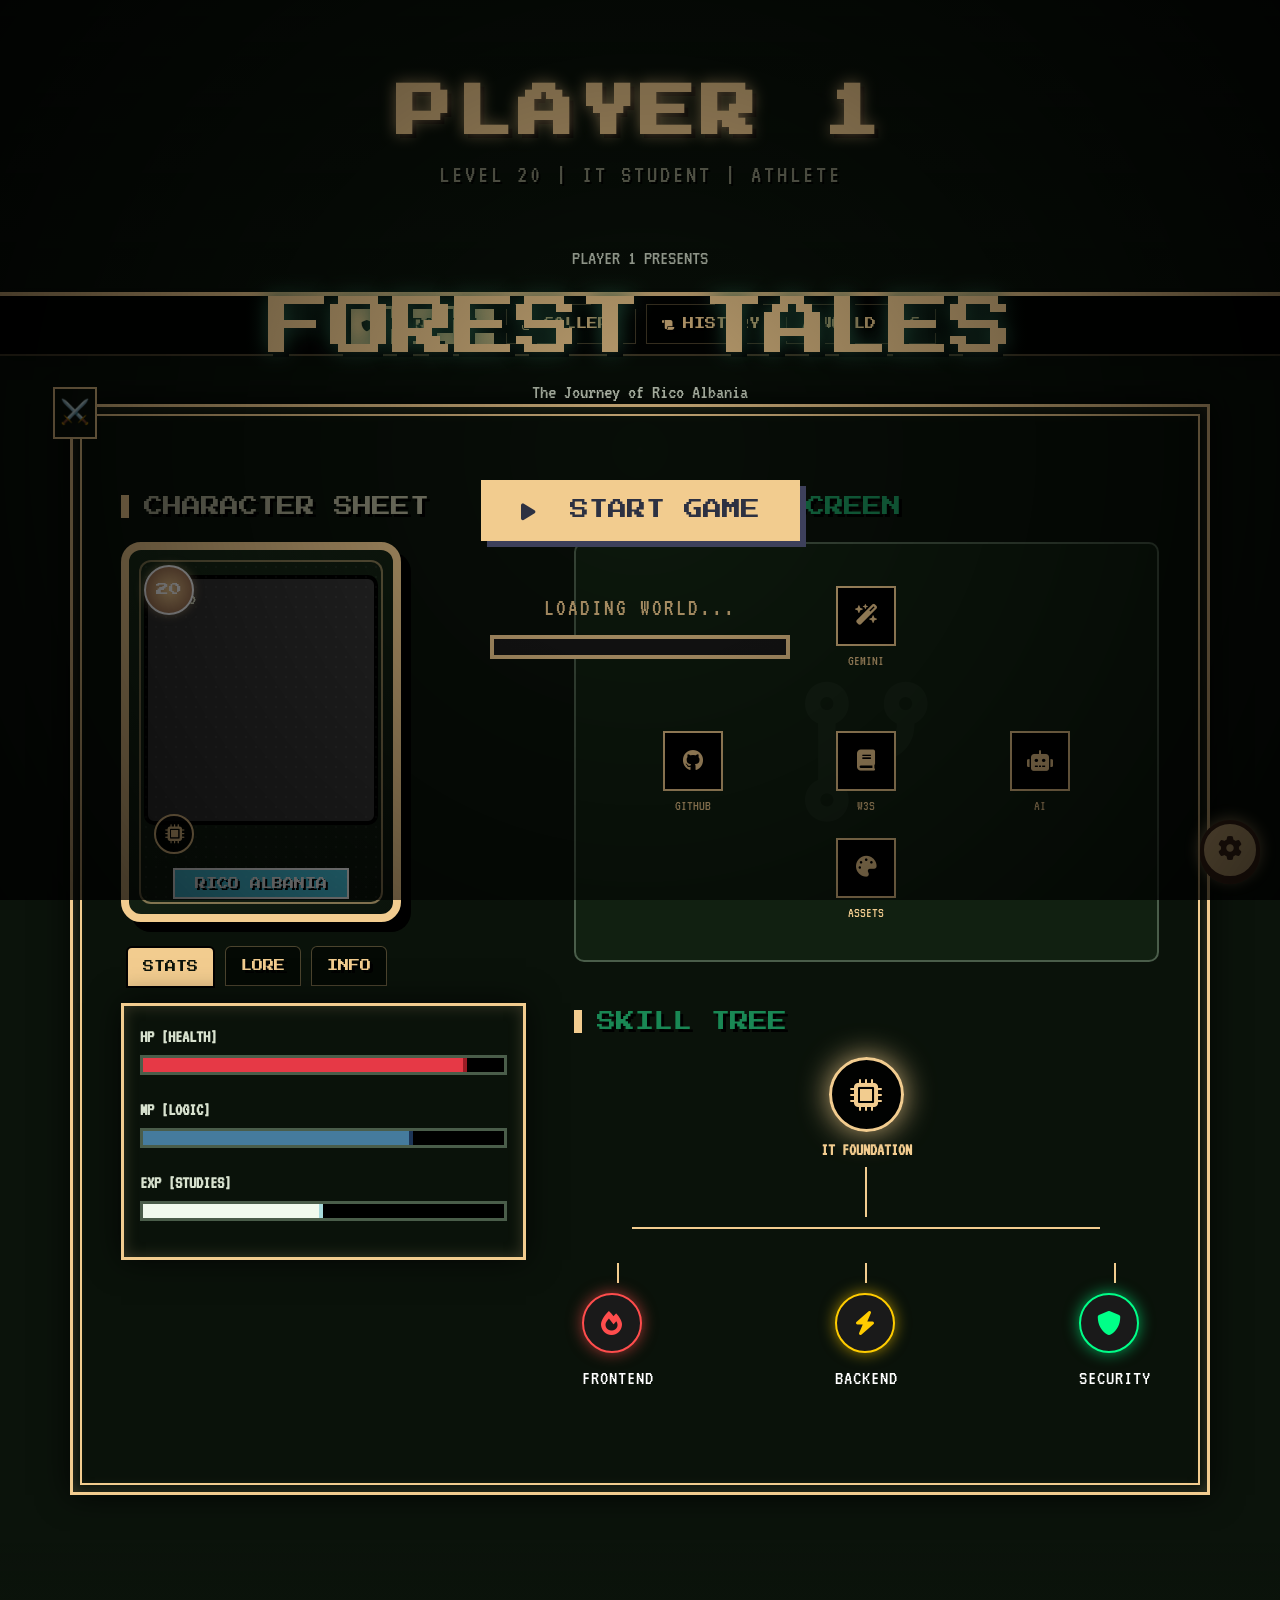
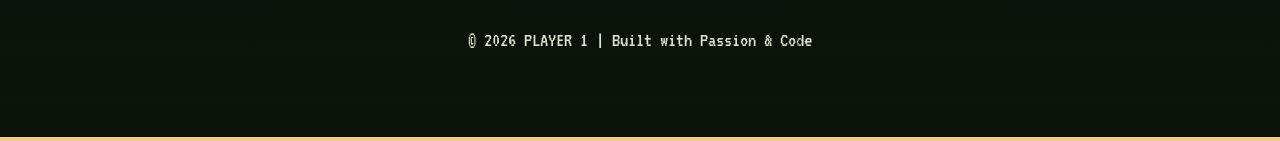
==== commit d5b19bdf: "updated landing screen" ====
--- a/main/index.html
+++ b/main/index.html
@@ -15,18 +15,25 @@
 <body>
 
 <div id="landing-screen">
+    <div class="forest-overlay"></div>
+    
     <div class="title-content text-center">
-        <h1 class="game-title">FOREST TALES</h1>
-        <p class="game-subtitle">The Journey of Player 1</p>
+        <div class="brand-badge mb-3">PLAYER 1 PRESENTS</div>
+        <h1 class="game-title main-glow">FOREST TALES</h1>
+        <p class="game-subtitle">The Journey of Rico Albania</p>
         
-        <div class="mt-5">
+        <div class="mt-5 pt-4">
             <button class="rpg-start-btn" onclick="startGame()">
-                <i class="fas fa-play me-2"></i> START GAME
+                <span class="btn-pixel-edge"></span>
+                <i class="fas fa-play me-3"></i> START GAME
             </button>
         </div>
         
         <div class="loading-bar-container mt-5">
-            <div class="loading-bar"></div>
+            <div class="loading-text mb-2">LOADING WORLD...</div>
+            <div class="pixel-progress-outer">
+                <div class="pixel-progress-inner"></div>
+            </div>
         </div>
     </div>
 </div>
--- a/main/style.css
+++ b/main/style.css
@@ -1110,4 +1110,86 @@
     background: rgba(0,0,0,0.3);
     height: 150px;
     position: relative;
+}
+
+/* CINEMATIC LANDING SCREEN */
+#landing-screen {
+    background: url('https://images.unsplash.com/photo-1441974231531-c6227db76b6e?q=80&w=2071&auto=format&fit=crop') no-repeat center center;
+    background-size: cover;
+    height: 100vh;
+    width: 100%;
+    position: fixed;
+    top: 0;
+    left: 0;
+    z-index: 10000;
+    display: flex;
+    align-items: center;
+    justify-content: center;
+    transition: opacity 1.5s ease-in-out;
+}
+
+.forest-overlay {
+    position: absolute;
+    top: 0;
+    left: 0;
+    width: 100%;
+    height: 100%;
+    background: radial-gradient(circle, rgba(0,0,0,0.2) 0%, rgba(0,0,0,0.8) 100%);
+    pointer-events: none;
+}
+
+/* PIXEL ART START BUTTON */
+.rpg-start-btn {
+    background: #f2cc8f;
+    border: none;
+    padding: 15px 40px;
+    font-family: 'Press Start 2P', cursive;
+    font-size: 1.2rem;
+    color: #2d3142;
+    position: relative;
+    box-shadow: 6px 6px 0px #3d405b;
+    transition: all 0.1s;
+    cursor: pointer;
+}
+
+.rpg-start-btn:hover {
+    transform: translate(2px, 2px);
+    box-shadow: 3px 3px 0px #3d405b;
+    background: #ffebcc;
+}
+
+.rpg-start-btn:active {
+    transform: translate(6px, 6px);
+    box-shadow: 0px 0px 0px #3d405b;
+}
+
+/* PIXEL PROGRESS BAR */
+.pixel-progress-outer {
+    width: 300px;
+    height: 24px;
+    border: 4px solid #f2cc8f;
+    margin: 0 auto;
+    background: #1a1a1a;
+    padding: 2px;
+}
+
+.pixel-progress-inner {
+    height: 100%;
+    width: 0%; /* Animate this with JS */
+    background: #81b29a;
+    box-shadow: inset -4px 0px rgba(0,0,0,0.2);
+    animation: loadProgress 3s infinite;
+}
+
+@keyframes loadProgress {
+    0% { width: 0%; }
+    50% { width: 70%; }
+    100% { width: 100%; }
+}
+
+.loading-text {
+    font-family: 'VT323', monospace;
+    color: #f2cc8f;
+    font-size: 1.5rem;
+    letter-spacing: 2px;
 }
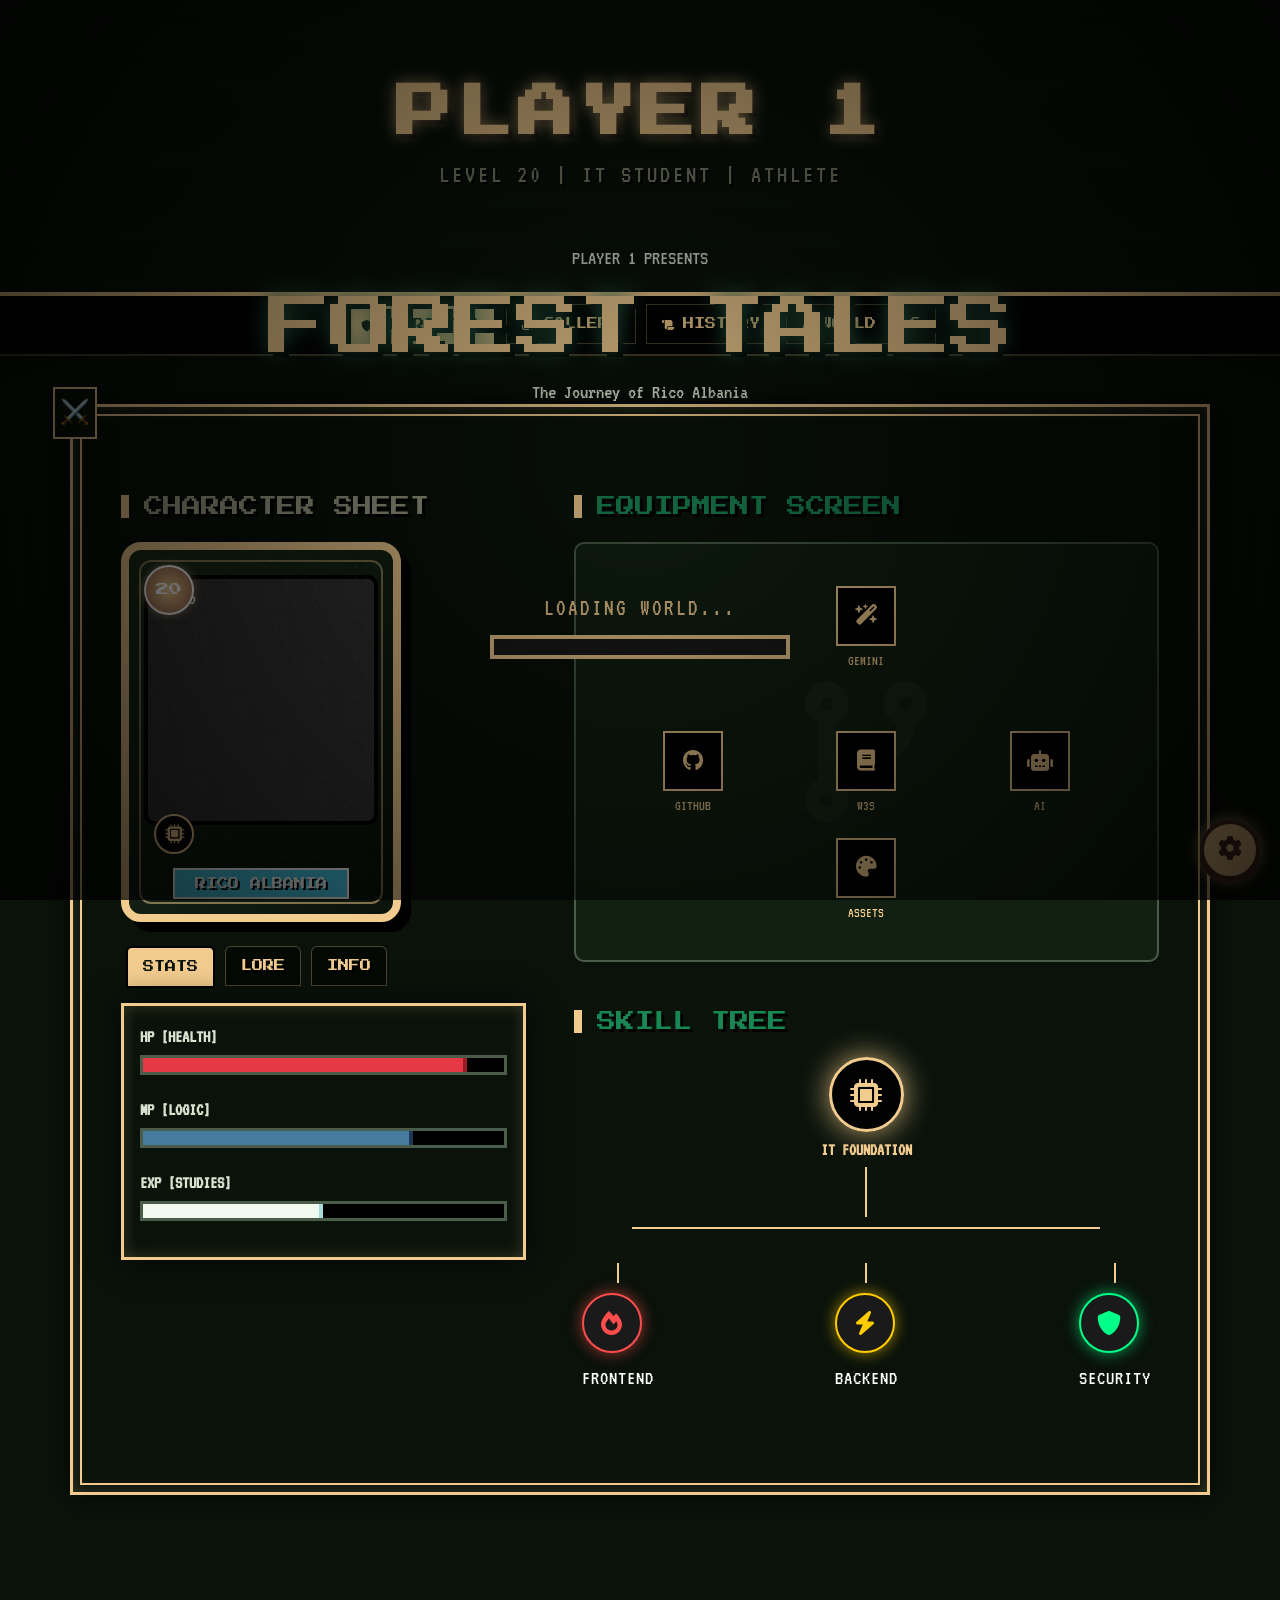
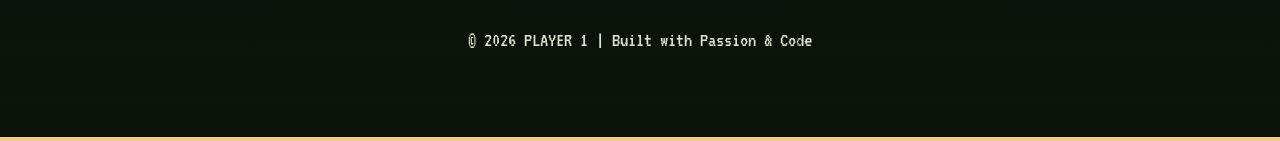
==== commit 4e344a2e: "chnaged design again" ====
--- a/main/index.html
+++ b/main/index.html
@@ -29,12 +29,15 @@
             </button>
         </div>
         
-        <div class="loading-bar-container mt-5">
-            <div class="loading-text mb-2">LOADING WORLD...</div>
-            <div class="pixel-progress-outer">
-                <div class="pixel-progress-inner"></div>
-            </div>
-        </div>
+<div class="loading-bar-container mt-5">
+    <div id="loading-status" class="loading-text mb-2">LOADING WORLD...</div>
+    <div class="pixel-progress-outer">
+        <div id="loading-bar-fill" class="pixel-progress-inner"></div>
+    </div>
+    <div id="press-key-prompt" class="mt-4" style="display: none;">
+        <p class="blink-text" style="font-family: 'Press Start 2P'; color: #f2cc8f; font-size: 0.8rem;">- PRESS ANY KEY TO START -</p>
+    </div>
+</div>
     </div>
 </div>
 
@@ -256,10 +259,35 @@
 setInterval(createLeaf, 800);
 
 window.onload = function() {
+    // Check if game already started
     if (sessionStorage.getItem('gameStarted') === 'true') {
         const screen = document.getElementById('landing-screen');
-        if (screen) { screen.style.display = 'none'; }
+        if (screen) screen.style.display = 'none';
+        return;
     }
+
+    // Simulate Loading Sequence
+    const bar = document.getElementById('loading-bar-fill');
+    const status = document.getElementById('loading-status');
+    const prompt = document.getElementById('press-key-prompt');
+    const startBtnContainer = document.querySelector('.rpg-start-btn').parentElement;
+
+    // Hide start button initially
+    startBtnContainer.style.opacity = '0';
+
+    setTimeout(() => {
+        bar.classList.add('finished');
+        status.innerText = "WORLD LOADED";
+        prompt.style.display = "block";
+        startBtnContainer.style.transition = "opacity 0.5s";
+        startBtnContainer.style.opacity = '1';
+
+        // Listener for "Press Any Key"
+        window.addEventListener('keydown', function handleFirstKey() {
+            startGame();
+            window.removeEventListener('keydown', handleFirstKey);
+        }, { once: true });
+    }, 3000); // 3 seconds to match the loading animation
 };
 
 function toggleMenu() {
--- a/main/style.css
+++ b/main/style.css
@@ -1192,4 +1192,21 @@
     color: #f2cc8f;
     font-size: 1.5rem;
     letter-spacing: 2px;
+}
+
+.blink-text {
+    animation: pulse-opacity 1.5s infinite;
+}
+
+@keyframes pulse-opacity {
+    0% { opacity: 1; }
+    50% { opacity: 0.3; }
+    100% { opacity: 1; }
+}
+
+/* Ensure the bar stays full once it finishes */
+.pixel-progress-inner.finished {
+    width: 100% !important;
+    animation: none;
+    box-shadow: 0 0 10px #81b29a;
 }
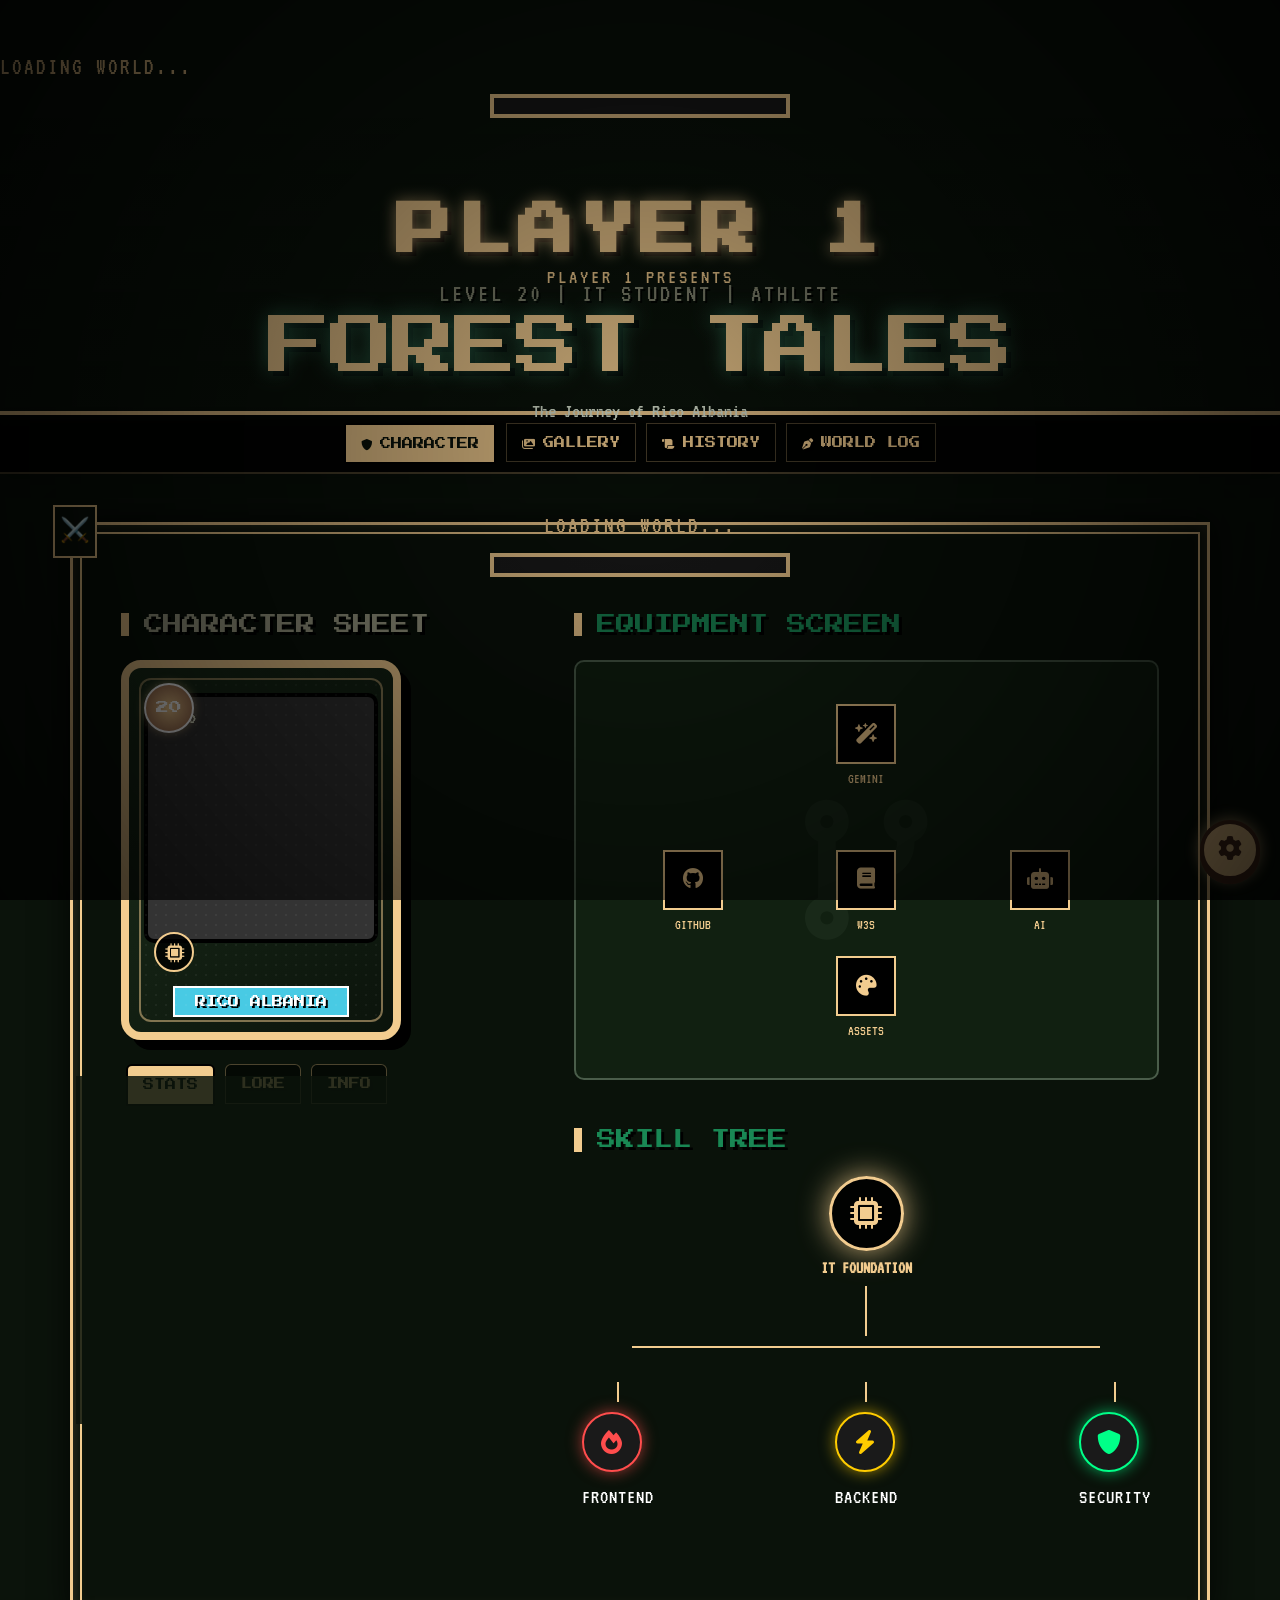
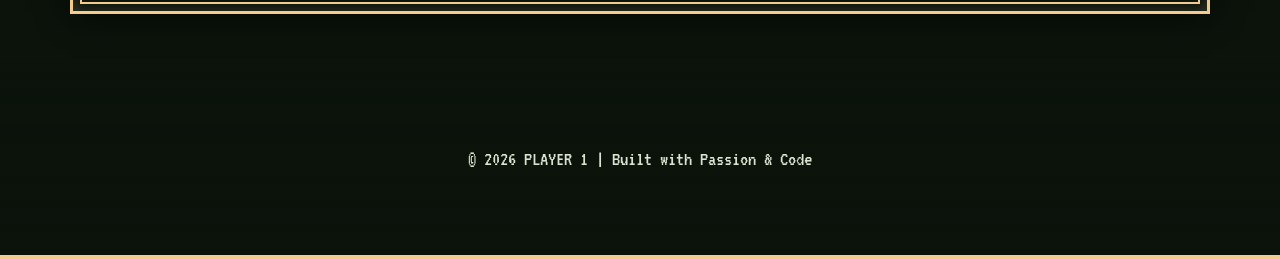
==== commit 377b216f: "updated the landing screen" ====
--- a/main/index.html
+++ b/main/index.html
@@ -14,20 +14,26 @@
 
 <body>
 
-<div id="landing-screen">
+<div id="landing-screen" onclick="startGame()">
     <div class="forest-overlay"></div>
     
     <div class="title-content text-center">
-        <div class="brand-badge mb-3">PLAYER 1 PRESENTS</div>
+        <div class="brand-badge mb-3" style="font-family: 'VT323'; color: #f2cc8f; letter-spacing: 3px;">PLAYER 1 PRESENTS</div>
         <h1 class="game-title main-glow">FOREST TALES</h1>
         <p class="game-subtitle">The Journey of Rico Albania</p>
         
-        <div class="mt-5 pt-4">
-            <button class="rpg-start-btn" onclick="startGame()">
-                <span class="btn-pixel-edge"></span>
-                <i class="fas fa-play me-3"></i> START GAME
-            </button>
-        </div>
+        <div class="loading-bar-container" style="margin-top: 80px;">
+            <div id="loading-status" class="loading-text mb-2">LOADING WORLD...</div>
+            <div class="pixel-progress-outer">
+                <div id="loading-bar-fill" class="pixel-progress-inner"></div>
+            </div>
+            
+            <div id="press-key-prompt" class="mt-4" style="visibility: hidden;">
+                <p class="blink-text" style="font-family: 'Press Start 2P'; color: #f2cc8f; font-size: 0.9rem; letter-spacing: 1px;">PRESS ANY KEY TO START</p>
+            </div>
+        </div>
+    </div>
+</div>
         
 <div class="loading-bar-container mt-5">
     <div id="loading-status" class="loading-text mb-2">LOADING WORLD...</div>
@@ -259,35 +265,29 @@
 setInterval(createLeaf, 800);
 
 window.onload = function() {
-    // Check if game already started
     if (sessionStorage.getItem('gameStarted') === 'true') {
         const screen = document.getElementById('landing-screen');
         if (screen) screen.style.display = 'none';
         return;
     }
 
-    // Simulate Loading Sequence
     const bar = document.getElementById('loading-bar-fill');
     const status = document.getElementById('loading-status');
     const prompt = document.getElementById('press-key-prompt');
-    const startBtnContainer = document.querySelector('.rpg-start-btn').parentElement;
-
-    // Hide start button initially
-    startBtnContainer.style.opacity = '0';
-
+
+    // Start the loading simulation
     setTimeout(() => {
         bar.classList.add('finished');
         status.innerText = "WORLD LOADED";
-        prompt.style.display = "block";
-        startBtnContainer.style.transition = "opacity 0.5s";
-        startBtnContainer.style.opacity = '1';
-
-        // Listener for "Press Any Key"
+        prompt.style.visibility = "visible";
+
+        // Listen for ANY key press to start
         window.addEventListener('keydown', function handleFirstKey() {
             startGame();
             window.removeEventListener('keydown', handleFirstKey);
         }, { once: true });
-    }, 3000); // 3 seconds to match the loading animation
+        
+    }, 3000); 
 };
 
 function toggleMenu() {
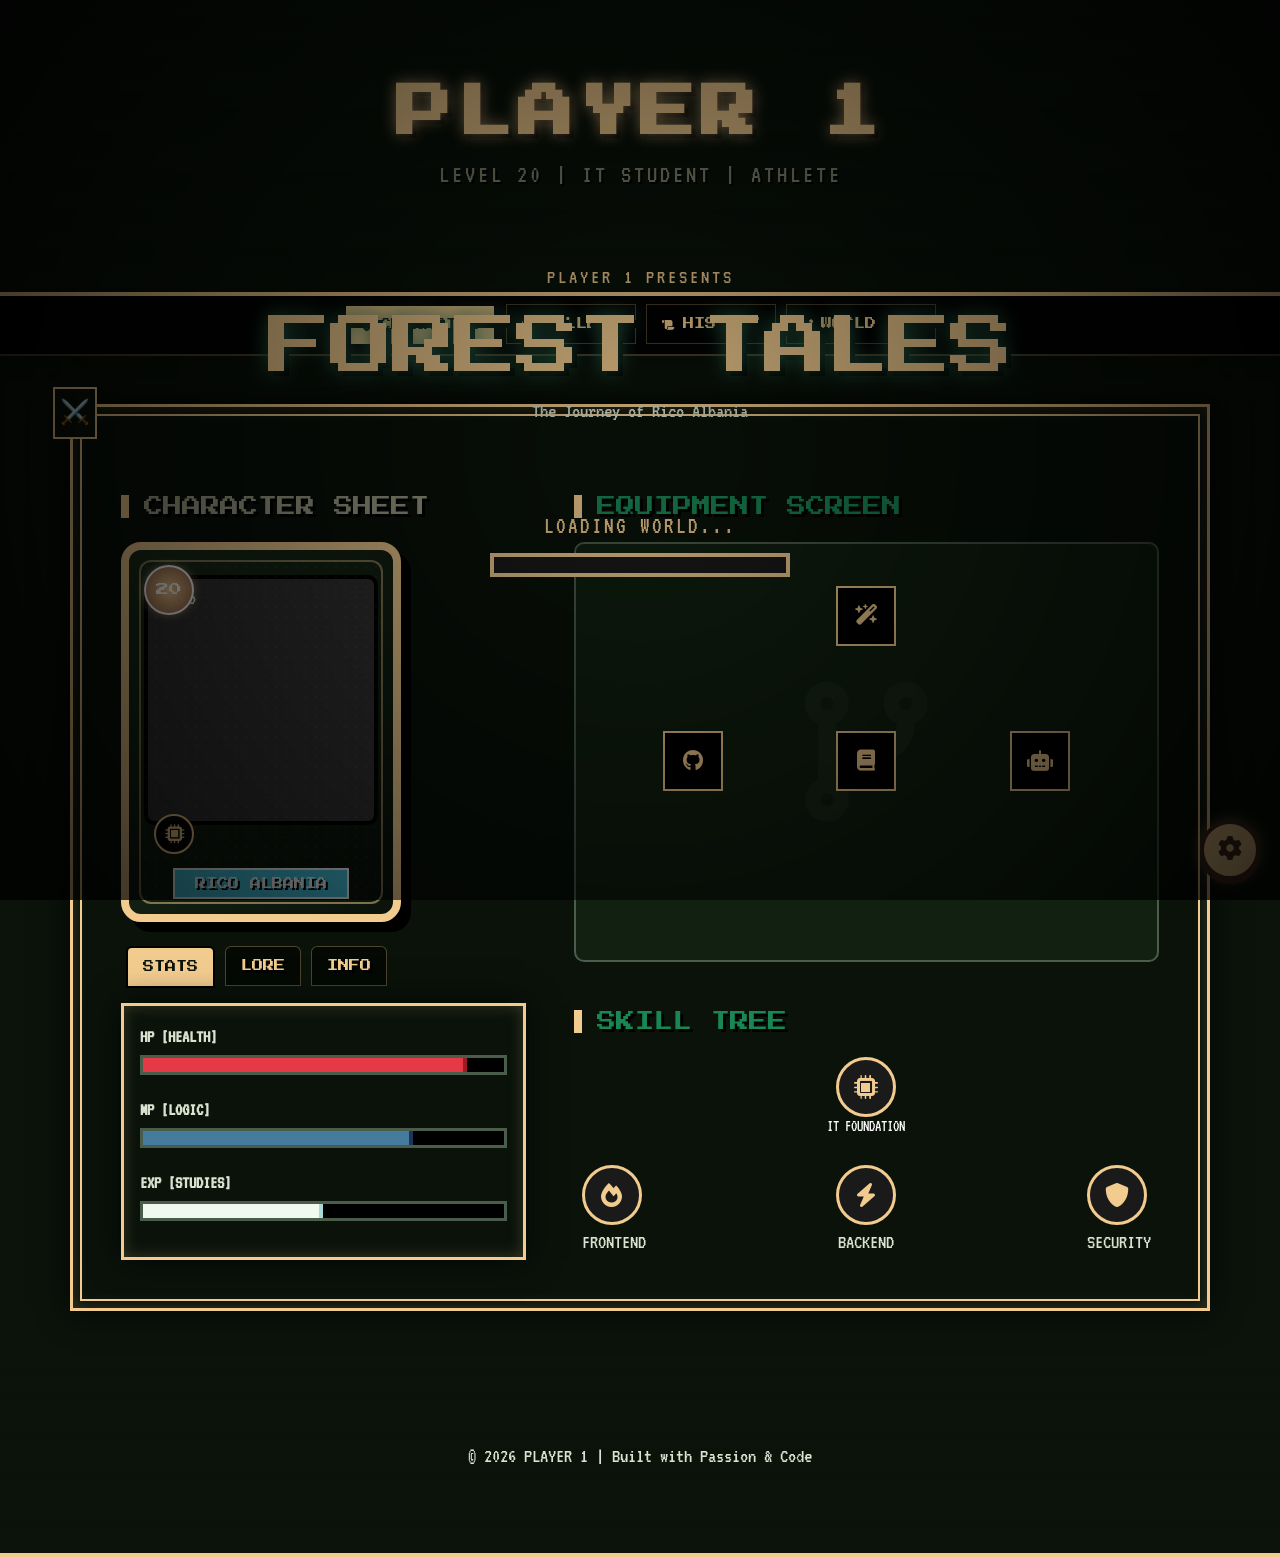
==== commit 2de1479b: "sss" ====
--- a/main/index.html
+++ b/main/index.html
@@ -34,18 +34,6 @@
         </div>
     </div>
 </div>
-        
-<div class="loading-bar-container mt-5">
-    <div id="loading-status" class="loading-text mb-2">LOADING WORLD...</div>
-    <div class="pixel-progress-outer">
-        <div id="loading-bar-fill" class="pixel-progress-inner"></div>
-    </div>
-    <div id="press-key-prompt" class="mt-4" style="display: none;">
-        <p class="blink-text" style="font-family: 'Press Start 2P'; color: #f2cc8f; font-size: 0.8rem;">- PRESS ANY KEY TO START -</p>
-    </div>
-</div>
-    </div>
-</div>
 
 <audio id="game-start-sound" src="https://assets.mixkit.co/active_storage/sfx/2019/2019-preview.mp3" preload="auto"></audio>
 <audio id="level-up-sound" src="[data-uri]" preload="auto"></audio>
@@ -83,7 +71,6 @@
       
       <div class="char-card-container mb-4 mx-auto mx-lg-0" onclick="flipCard(); playLevelUp()" title="Click to Flip!">
         <div class="card-inner" id="cardInner">
-          
           <div class="card-front">
             <div class="lvl-badge">20</div>
             <div class="card-img-wrap">
@@ -105,12 +92,7 @@
               <li><i class="fas fa-bolt text-info me-2"></i> Style: Agile</li>
               <li><i class="fas fa-heart text-danger me-2"></i> Status: Ready</li>
             </ul>
-            <div class="text-center mt-3 opacity-50">
-               <i class="fas fa-shield-halved fa-3x"></i>
-               <p class="mt-2"><small>AUTHENTIC HERO GEAR</small></p>
-            </div>
           </div>
-
         </div>
       </div>
 
@@ -130,15 +112,11 @@
           <div class="progress progress-rpg"><div class="progress-bar exp-bar" style="width: 50%"></div></div>
         </div>
         <div class="tab-pane fade" id="bio">
-          <h4 class="fw-bold mb-3" style="color: #f2cc8f;">The Lore</h4>
-          <p style="text-align: justify; font-size: 1.1rem;">I am an aspiring IT professional at <b>Asia Pacific College</b>, passionate about solving real-world mysteries through technology.</p>
+          <p style="text-align: justify; font-size: 1.1rem;">I am an aspiring IT professional at <b>Asia Pacific College</b>.</p>
         </div>
         <div class="tab-pane fade" id="details">
-          <h4 class="fw-bold mb-3" style="color: #f2cc8f;">Detailed Specs</h4>
           <ul class="list-unstyled mb-0" style="font-family: 'VT323'; font-size: 1.3rem;">
-            <li><span class="text-success">[SCHOOL]:</span> Asia Pacific College</li>
             <li><span class="text-success">[BIRTHDATE]:</span> February 25, 2005</li>
-            <li><span class="text-success">[ORIGIN]:</span> Paranaque City</li>
             <li><span class="text-success">[CLASS]:</span> BS Information Technology</li>
           </ul>
         </div>
@@ -150,53 +128,32 @@
       <div class="equipment-grid mb-5">
         <div class="paper-doll-container">
           <i class="fas fa-code-branch central-silhouette"></i>
-          <a href="https://gemini.google.com" target="_blank" class="equip-slot slot-head" data-description="GEMINI: AI Brain."><i class="fas fa-wand-magic-sparkles"></i><span class="slot-label">GEMINI</span></a>
-          <a href="https://github.com" target="_blank" class="equip-slot slot-weapon" data-description="GITHUB: The Armory."><i class="fab fa-github"></i><span class="slot-label">GITHUB</span></a>
-          <a href="https://www.w3schools.com" target="_blank" class="equip-slot slot-body" data-description="W3SCHOOLS: The Foundation."><i class="fas fa-book"></i><span class="slot-label">W3S</span></a>
-          <a href="https://chatgpt.com" target="_blank" class="equip-slot slot-accessory" data-description="CHATGPT: Support Familiar."><i class="fas fa-robot"></i><span class="slot-label">AI</span></a>
-          <a href="https://fonts.google.com" target="_blank" class="equip-slot slot-mount" data-description="RESOURCES: Style Engine."><i class="fas fa-palette"></i><span class="slot-label">ASSETS</span></a>
-        </div>
-      </div>
-
-<div class="skill-tree-block mt-5">
-    <h2 class="text-success mb-4">SKILL TREE</h2>
-
-    <div class="skill-tree-map text-center" style="position: relative; padding-bottom: 50px;">
-        <div class="skill-node root mx-auto" style="width: 75px; height: 75px; border: 3px solid #f2cc8f; border-radius: 50%; display: flex; align-items: center; justify-content: center; background: rgba(0,0,0,0.9); box-shadow: 0 0 30px rgba(242, 204, 143, 0.8); position: relative; z-index: 5;">
-            <i class="fas fa-microchip" style="font-size: 2rem; color: #f2cc8f;"></i>
-            <div class="node-label" style="position: absolute; bottom: -35px; font-family: 'VT323'; color: #f2cc8f; font-size: 1.1rem; white-space: nowrap; font-weight: bold;">IT FOUNDATION</div>
-        </div>
-        
-        <div class="tree-line mx-auto" style="width: 2px; height: 50px; background: #f2cc8f; margin-top: 35px;"></div>
-        <div class="horizontal-divider mx-auto" style="width: 80%; height: 2px; background: #f2cc8f;"></div>
-
-        <div class="d-flex justify-content-between mt-4 px-2">
-            <div class="skill-branch">
-                <div class="tree-line mx-auto" style="width: 2px; height: 20px; background: #f2cc8f;"></div>
-                <div class="skill-node mini-node" style="width: 60px; height: 60px; border: 2px solid #ff4d4d; border-radius: 50%; display: flex; align-items: center; justify-content: center; background: #1a1a1a; box-shadow: 0 0 15px rgba(255, 77, 77, 0.6);">
-                    <i class="fas fa-fire" style="color: #ff4d4d; font-size: 1.5rem;"></i>
-                </div>
-                <div class="node-label-small mt-2" style="font-family: 'VT323'; color: #fff; letter-spacing: 1px;">FRONTEND</div>
-            </div>
-
-            <div class="skill-branch">
-                <div class="tree-line mx-auto" style="width: 2px; height: 20px; background: #f2cc8f;"></div>
-                <div class="skill-node mini-node" style="width: 60px; height: 60px; border: 2px solid #ffcc00; border-radius: 50%; display: flex; align-items: center; justify-content: center; background: #1a1a1a; box-shadow: 0 0 15px rgba(255, 204, 0, 0.6);">
-                    <i class="fas fa-bolt" style="color: #ffcc00; font-size: 1.5rem;"></i>
-                </div>
-                <div class="node-label-small mt-2" style="font-family: 'VT323'; color: #fff; letter-spacing: 1px;">BACKEND</div>
-            </div>
-
-            <div class="skill-branch">
-                <div class="tree-line mx-auto" style="width: 2px; height: 20px; background: #f2cc8f;"></div>
-                <div class="skill-node mini-node" style="width: 60px; height: 60px; border: 2px solid #00ff88; border-radius: 50%; display: flex; align-items: center; justify-content: center; background: #1a1a1a; box-shadow: 0 0 15px rgba(0, 255, 136, 0.6);">
-                    <i class="fas fa-shield-alt" style="color: #00ff88; font-size: 1.5rem;"></i>
-                </div>
-                <div class="node-label-small mt-2" style="font-family: 'VT323'; color: #fff; letter-spacing: 1px;">SECURITY</div>
-            </div>
-        </div>
-    </div>
-</div> </div> </div> </div> <div class="header-footer-custom text-center mt-5">
+          <a href="https://gemini.google.com" target="_blank" class="equip-slot slot-head"><i class="fas fa-wand-magic-sparkles"></i></a>
+          <a href="https://github.com" target="_blank" class="equip-slot slot-weapon"><i class="fab fa-github"></i></a>
+          <a href="https://www.w3schools.com" target="_blank" class="equip-slot slot-body"><i class="fas fa-book"></i></a>
+          <a href="https://chatgpt.com" target="_blank" class="equip-slot slot-accessory"><i class="fas fa-robot"></i></a>
+        </div>
+      </div>
+
+      <div class="skill-tree-block mt-5">
+        <h2 class="text-success mb-4">SKILL TREE</h2>
+        <div class="skill-tree-map text-center">
+            <div class="skill-node root mx-auto">
+                <i class="fas fa-microchip"></i>
+                <div class="node-label">IT FOUNDATION</div>
+            </div>
+            <div class="d-flex justify-content-between mt-5 px-2">
+                <div class="skill-branch"><div class="skill-node mini-node"><i class="fas fa-fire"></i></div><div class="node-label-small">FRONTEND</div></div>
+                <div class="skill-branch"><div class="skill-node mini-node"><i class="fas fa-bolt"></i></div><div class="node-label-small">BACKEND</div></div>
+                <div class="skill-branch"><div class="skill-node mini-node"><i class="fas fa-shield-alt"></i></div><div class="node-label-small">SECURITY</div></div>
+            </div>
+        </div>
+      </div>
+    </div> 
+  </div> 
+</div>
+
+<div class="header-footer-custom text-center mt-5">
     <p class="mb-0">© 2026 PLAYER 1 | Built with Passion & Code</p>
 </div>
 
@@ -244,11 +201,6 @@
     sound.pause();
     sound.currentTime = 0;
     sound.play().catch(error => console.log("Playback failed", error));
-    const img = document.querySelector('.card-img-wrap img');
-    if (img) {
-        img.style.filter = "brightness(2) contrast(1.5)";
-        setTimeout(() => { img.style.filter = "none"; }, 150);
-    }
 }
 
 function createLeaf() {
@@ -275,13 +227,11 @@
     const status = document.getElementById('loading-status');
     const prompt = document.getElementById('press-key-prompt');
 
-    // Start the loading simulation
     setTimeout(() => {
         bar.classList.add('finished');
         status.innerText = "WORLD LOADED";
         prompt.style.visibility = "visible";
 
-        // Listen for ANY key press to start
         window.addEventListener('keydown', function handleFirstKey() {
             startGame();
             window.removeEventListener('keydown', handleFirstKey);
@@ -314,30 +264,5 @@
 }
 </script>
 
-<div class="system-menu-container">
-    <button class="system-btn" id="main-system-btn" onclick="toggleMenu()" title="System Menu">
-        <i class="fas fa-cog"></i>
-    </button>
-    <div id="system-dropdown" class="system-dropdown">
-        <div id="menu-main-view">
-            <div class="menu-header">SYSTEM</div>
-            <button onclick="showConfirm()">
-                <i class="fas fa-sign-out-alt me-2"></i> RETURN TO TITLE
-            </button>
-            <button onclick="toggleMenu()">
-                <i class="fas fa-times me-2"></i> CLOSE
-            </button>
-        </div>
-        <div id="menu-confirm-view" style="display: none;">
-            <div class="menu-header text-danger">LOGOUT?</div>
-            <p class="VT323Font text-center text-white small">Unsaved progress will be lost.</p>
-            <div class="d-flex gap-2">
-                <button onclick="logout()" class="border-danger text-danger w-50 text-center">YES</button>
-                <button onclick="hideConfirm()" class="w-50 text-center">NO</button>
-            </div>
-        </div>
-    </div>
-</div>
-
 </body>
 </html>
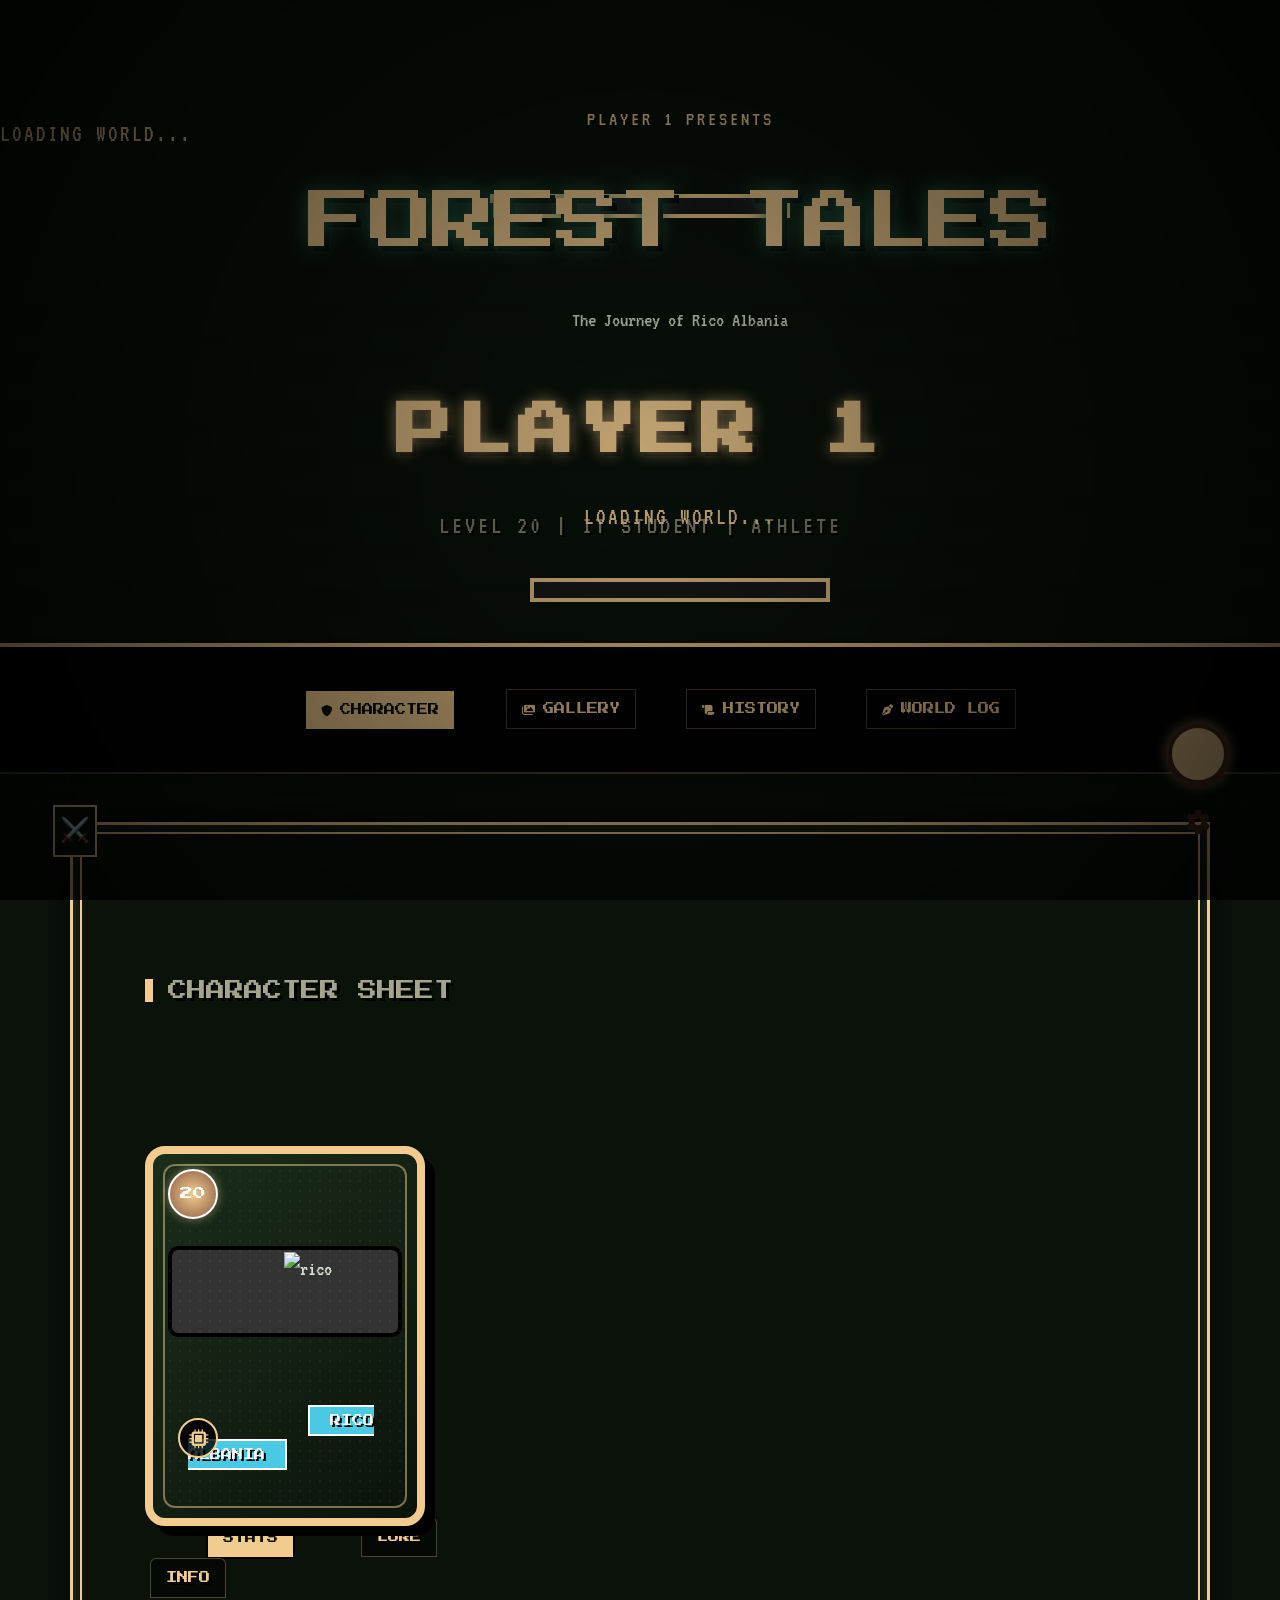
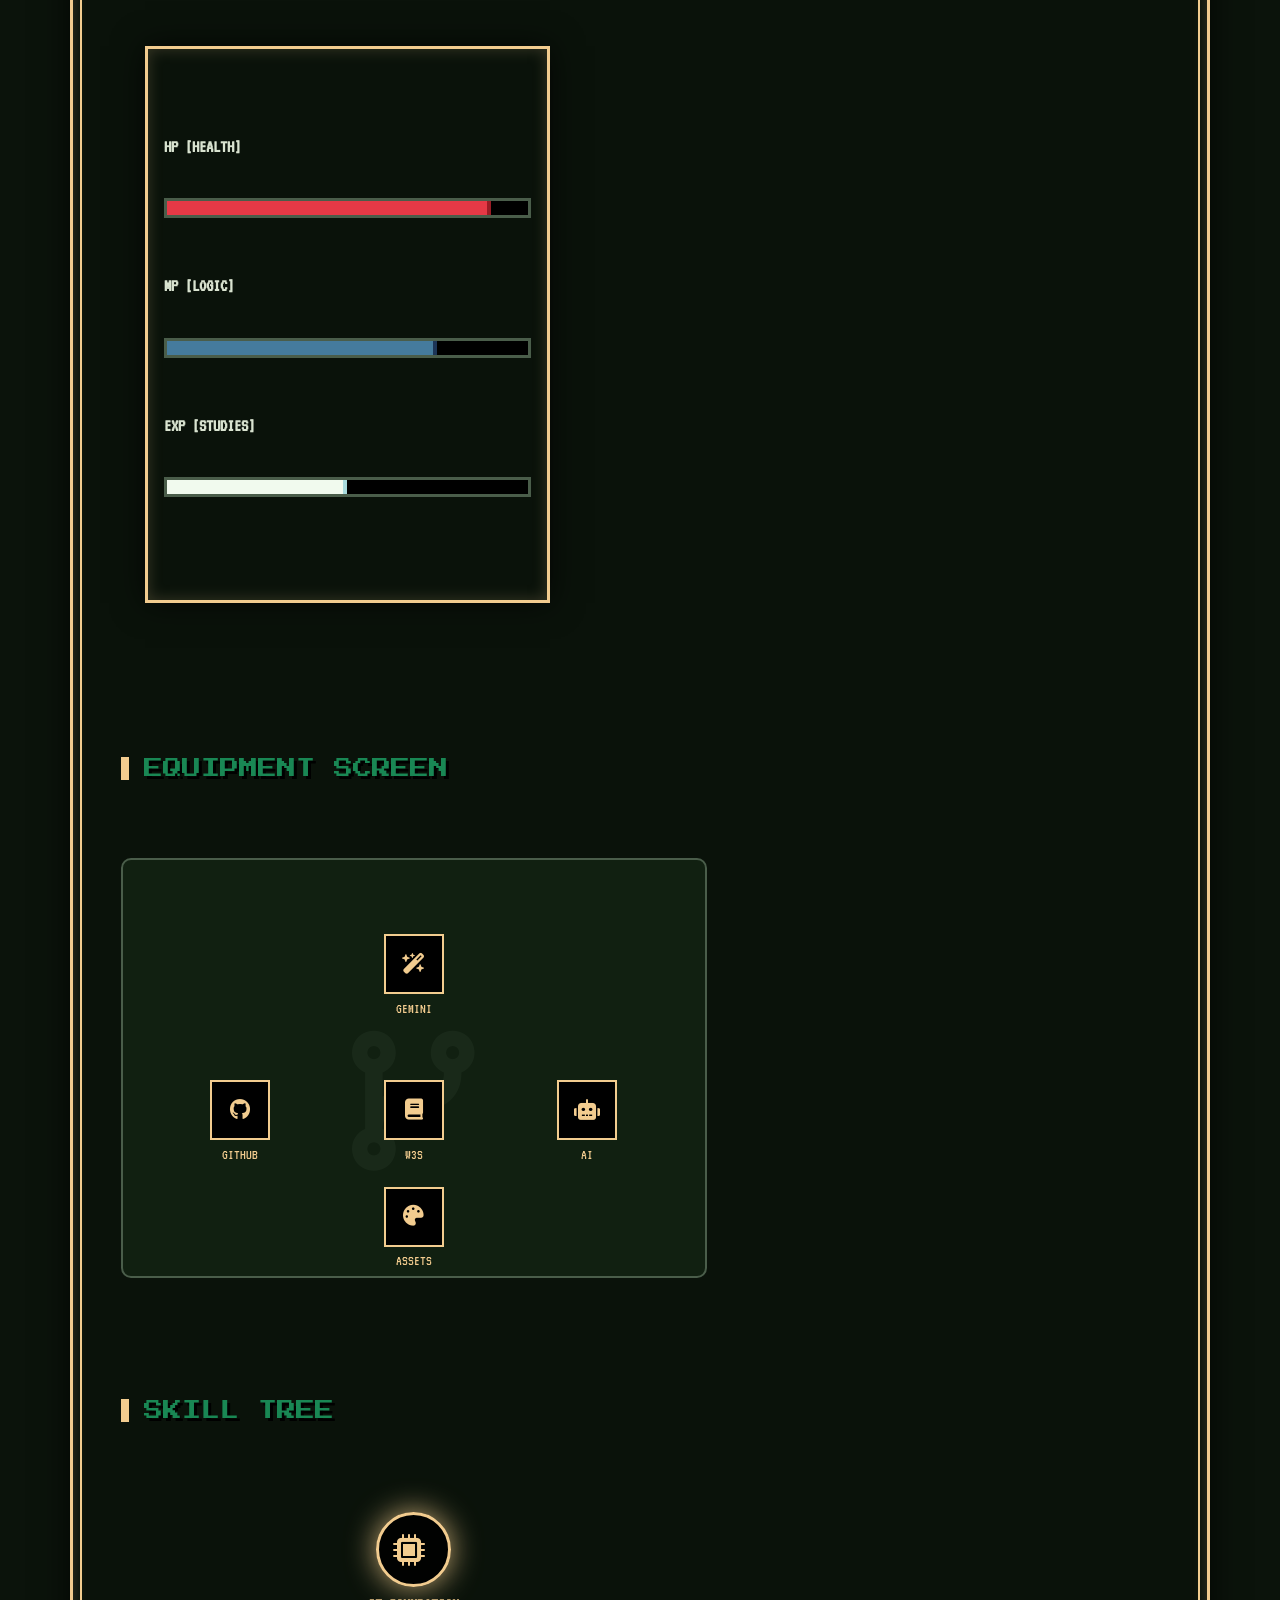
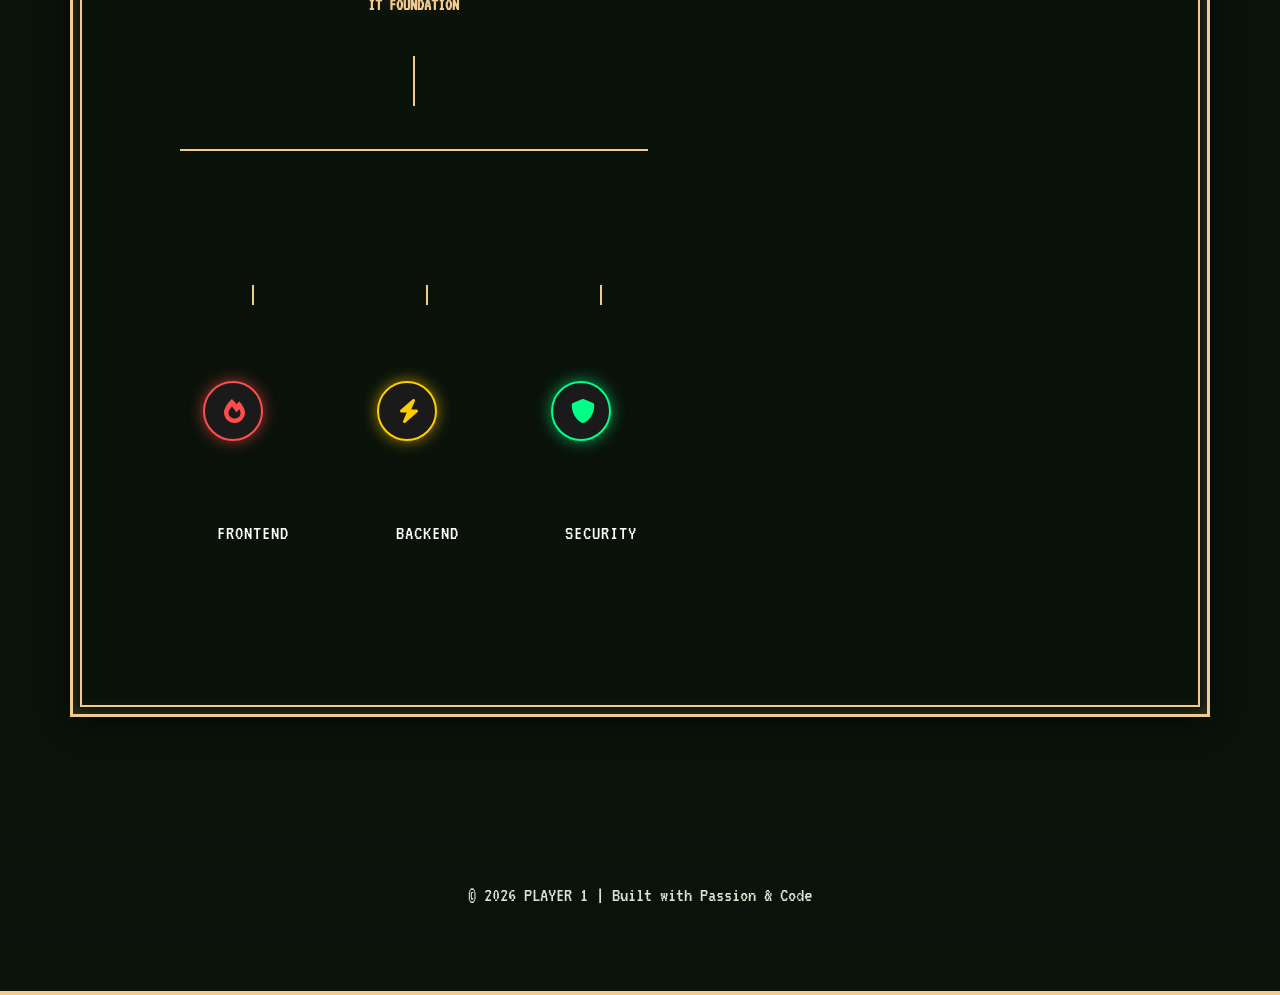
==== commit c95052ba: "put back the code" ====
--- a/main/index.html
+++ b/main/index.html
@@ -1,38 +1,50 @@
 <!DOCTYPE html>
 <html lang="en">
 <head>
-  <title>Rico's Personal Webpage</title>
-  <meta charset="utf-8">
-  <meta name="viewport" content="width=device-width, initial-scale=1">
-  
-  <link href="https://cdn.jsdelivr.net/npm/bootstrap@5.3.3/dist/css/bootstrap.min.css" rel="stylesheet">
-  <link rel="stylesheet" href="https://cdnjs.cloudflare.com/ajax/libs/font-awesome/6.0.0/css/all.min.css">
-  <link href="https://fonts.googleapis.com/css2?family=Press+Start+2P&family=VT323&display=swap" rel="stylesheet">
-  <link rel="stylesheet" href="style.css">
-  <script src="https://cdn.jsdelivr.net/npm/bootstrap@5.3.3/dist/js/bootstrap.bundle.min.js"></script>
+  <title>Rico's Personal Webpage</title>
+  <meta charset="utf-8">
+  <meta name="viewport" content="width=device-width, initial-scale=1">
+  
+  <link href="https://cdn.jsdelivr.net/npm/bootstrap@5.3.3/dist/css/bootstrap.min.css" rel="stylesheet">
+  <link rel="stylesheet" href="https://cdnjs.cloudflare.com/ajax/libs/font-awesome/6.0.0/css/all.min.css">
+  <link href="https://fonts.googleapis.com/css2?family=Press+Start+2P&family=VT323&display=swap" rel="stylesheet">
+  <link rel="stylesheet" href="style.css">
+  <script src="https://cdn.jsdelivr.net/npm/bootstrap@5.3.3/dist/js/bootstrap.bundle.min.js"></script>
 </head>
 
 <body>
 
 <div id="landing-screen" onclick="startGame()">
-    <div class="forest-overlay"></div>
-    
-    <div class="title-content text-center">
-        <div class="brand-badge mb-3" style="font-family: 'VT323'; color: #f2cc8f; letter-spacing: 3px;">PLAYER 1 PRESENTS</div>
-        <h1 class="game-title main-glow">FOREST TALES</h1>
-        <p class="game-subtitle">The Journey of Rico Albania</p>
-        
-        <div class="loading-bar-container" style="margin-top: 80px;">
-            <div id="loading-status" class="loading-text mb-2">LOADING WORLD...</div>
-            <div class="pixel-progress-outer">
-                <div id="loading-bar-fill" class="pixel-progress-inner"></div>
-            </div>
-            
-            <div id="press-key-prompt" class="mt-4" style="visibility: hidden;">
-                <p class="blink-text" style="font-family: 'Press Start 2P'; color: #f2cc8f; font-size: 0.9rem; letter-spacing: 1px;">PRESS ANY KEY TO START</p>
-            </div>
-        </div>
-    </div>
+    <div class="forest-overlay"></div>
+    
+    <div class="title-content text-center">
+        <div class="brand-badge mb-3" style="font-family: 'VT323'; color: #f2cc8f; letter-spacing: 3px;">PLAYER 1 PRESENTS</div>
+        <h1 class="game-title main-glow">FOREST TALES</h1>
+        <p class="game-subtitle">The Journey of Rico Albania</p>
+        
+        <div class="loading-bar-container" style="margin-top: 80px;">
+            <div id="loading-status" class="loading-text mb-2">LOADING WORLD...</div>
+            <div class="pixel-progress-outer">
+                <div id="loading-bar-fill" class="pixel-progress-inner"></div>
+            </div>
+            
+            <div id="press-key-prompt" class="mt-4" style="visibility: hidden;">
+                <p class="blink-text" style="font-family: 'Press Start 2P'; color: #f2cc8f; font-size: 0.9rem; letter-spacing: 1px;">PRESS ANY KEY TO START</p>
+            </div>
+        </div>
+    </div>
+</div>
+        
+<div class="loading-bar-container mt-5">
+    <div id="loading-status" class="loading-text mb-2">LOADING WORLD...</div>
+    <div class="pixel-progress-outer">
+        <div id="loading-bar-fill" class="pixel-progress-inner"></div>
+    </div>
+    <div id="press-key-prompt" class="mt-4" style="display: none;">
+        <p class="blink-text" style="font-family: 'Press Start 2P'; color: #f2cc8f; font-size: 0.8rem;">- PRESS ANY KEY TO START -</p>
+    </div>
+</div>
+    </div>
 </div>
 
 <audio id="game-start-sound" src="https://assets.mixkit.co/active_storage/sfx/2019/2019-preview.mp3" preload="auto"></audio>
@@ -41,228 +53,291 @@
 <div id="leaf-container"></div>
 
 <div class="header-footer-custom text-center">
-  <h1 class="display-4 fw-bold">PLAYER 1</h1>
-  <p class="lead mt-2">Level 20 | IT Student | Athlete</p>
+  <h1 class="display-4 fw-bold">PLAYER 1</h1>
+  <p class="lead mt-2">Level 20 | IT Student | Athlete</p>
 </div>
 
 <nav class="navbar navbar-expand-sm sticky-top shadow">
-  <div class="container-fluid p-0">
-    <ul class="navbar-nav mx-auto"> 
-      <li class="nav-item">
-        <a class="nav-link active" href="index.html"><i class="fas fa-shield-alt me-2"></i>CHARACTER</a>
-      </li>
-      <li class="nav-item">
-        <a class="nav-link" href="gallery.html"><i class="fas fa-images me-2"></i>GALLERY</a>
-      </li>
-      <li class="nav-item">
-        <a class="nav-link" href="history.html"><i class="fas fa-scroll me-2"></i>HISTORY</a>
-      </li>
-      <li class="nav-item">
-        <a class="nav-link" href="log.html"><i class="fas fa-pen-nib me-2"></i>WORLD LOG</a>
-      </li>
-    </ul>
-  </div>
+  <div class="container-fluid p-0">
+    <ul class="navbar-nav mx-auto"> 
+      <li class="nav-item">
+        <a class="nav-link active" href="index.html"><i class="fas fa-shield-alt me-2"></i>CHARACTER</a>
+      </li>
+      <li class="nav-item">
+        <a class="nav-link" href="gallery.html"><i class="fas fa-images me-2"></i>GALLERY</a>
+      </li>
+      <li class="nav-item">
+        <a class="nav-link" href="history.html"><i class="fas fa-scroll me-2"></i>HISTORY</a>
+      </li>
+      <li class="nav-item">
+        <a class="nav-link" href="log.html"><i class="fas fa-pen-nib me-2"></i>WORLD LOG</a>
+      </li>
+    </ul>
+  </div>
 </nav>
 
 <div class="container mt-5 content-card p-4 p-md-5 mb-5">
-  <div class="row g-5"> 
-    <div class="col-lg-5 col-md-12">
-      <h2 class="mb-4">Character Sheet</h2>
-      
-      <div class="char-card-container mb-4 mx-auto mx-lg-0" onclick="flipCard(); playLevelUp()" title="Click to Flip!">
-        <div class="card-inner" id="cardInner">
-          <div class="card-front">
-            <div class="lvl-badge">20</div>
-            <div class="card-img-wrap">
-              <img src="https://github.com/ricoalbania/WEBPROG-IT242-HTML-Lessons/blob/feature/rwd/Image%20(5).jpg?raw=true" alt="rico">
-            </div>
-            <div class="element-icon" title="Tech Element">
-              <i class="fas fa-microchip"></i>
-            </div>
-            <div class="text-center mt-auto">
-              <span class="char-name-text">RICO ALBANIA</span>
-            </div>
-          </div>
-
-          <div class="card-back">
-            <h4 class="text-center" style="font-family: 'Press Start 2P'; font-size: 0.8rem;">REAR VIEW</h4>
-            <hr class="border-warning">
-            <ul class="list-unstyled" style="font-family: 'VT323'; font-size: 1.3rem;">
-              <li><i class="fas fa-crown text-warning me-2"></i> Rank: Pioneer</li>
-              <li><i class="fas fa-bolt text-info me-2"></i> Style: Agile</li>
-              <li><i class="fas fa-heart text-danger me-2"></i> Status: Ready</li>
-            </ul>
-          </div>
-        </div>
-      </div>
-
-      <ul class="nav nav-tabs border-0 mb-3 justify-content-center justify-content-lg-start" id="charTab" role="tablist">
-        <li class="nav-item"><button class="nav-link active rpg-tab" data-bs-toggle="tab" data-bs-target="#stats" type="button">STATS</button></li>
-        <li class="nav-item"><button class="nav-link rpg-tab" data-bs-toggle="tab" data-bs-target="#bio" type="button">LORE</button></li>
-        <li class="nav-item"><button class="nav-link rpg-tab" data-bs-toggle="tab" data-bs-target="#details" type="button">INFO</button></li>
-      </ul>
-
-      <div class="tab-content stats-box p-3" id="charTabContent">
-        <div class="tab-pane fade show active" id="stats">
-          <small class="d-block mb-1 text-uppercase fw-bold">HP [Health]</small>
-          <div class="progress progress-rpg"><div class="progress-bar hp-bar" style="width: 90%"></div></div>
-          <small class="d-block mb-1 text-uppercase fw-bold">MP [Logic]</small>
-          <div class="progress progress-rpg"><div class="progress-bar mp-bar" style="width: 75%"></div></div>
-          <small class="d-block mb-1 text-uppercase fw-bold">EXP [Studies]</small>
-          <div class="progress progress-rpg"><div class="progress-bar exp-bar" style="width: 50%"></div></div>
-        </div>
-        <div class="tab-pane fade" id="bio">
-          <p style="text-align: justify; font-size: 1.1rem;">I am an aspiring IT professional at <b>Asia Pacific College</b>.</p>
-        </div>
-        <div class="tab-pane fade" id="details">
-          <ul class="list-unstyled mb-0" style="font-family: 'VT323'; font-size: 1.3rem;">
-            <li><span class="text-success">[BIRTHDATE]:</span> February 25, 2005</li>
-            <li><span class="text-success">[CLASS]:</span> BS Information Technology</li>
-          </ul>
-        </div>
-      </div>
-    </div>
-
-    <div class="col-lg-7 col-md-12">
-      <h2 class="text-success mb-4">EQUIPMENT SCREEN</h2>
-      <div class="equipment-grid mb-5">
-        <div class="paper-doll-container">
-          <i class="fas fa-code-branch central-silhouette"></i>
-          <a href="https://gemini.google.com" target="_blank" class="equip-slot slot-head"><i class="fas fa-wand-magic-sparkles"></i></a>
-          <a href="https://github.com" target="_blank" class="equip-slot slot-weapon"><i class="fab fa-github"></i></a>
-          <a href="https://www.w3schools.com" target="_blank" class="equip-slot slot-body"><i class="fas fa-book"></i></a>
-          <a href="https://chatgpt.com" target="_blank" class="equip-slot slot-accessory"><i class="fas fa-robot"></i></a>
-        </div>
-      </div>
-
-      <div class="skill-tree-block mt-5">
-        <h2 class="text-success mb-4">SKILL TREE</h2>
-        <div class="skill-tree-map text-center">
-            <div class="skill-node root mx-auto">
-                <i class="fas fa-microchip"></i>
-                <div class="node-label">IT FOUNDATION</div>
-            </div>
-            <div class="d-flex justify-content-between mt-5 px-2">
-                <div class="skill-branch"><div class="skill-node mini-node"><i class="fas fa-fire"></i></div><div class="node-label-small">FRONTEND</div></div>
-                <div class="skill-branch"><div class="skill-node mini-node"><i class="fas fa-bolt"></i></div><div class="node-label-small">BACKEND</div></div>
-                <div class="skill-branch"><div class="skill-node mini-node"><i class="fas fa-shield-alt"></i></div><div class="node-label-small">SECURITY</div></div>
-            </div>
-        </div>
-      </div>
-    </div> 
-  </div> 
-</div>
-
-<div class="header-footer-custom text-center mt-5">
-    <p class="mb-0">© 2026 PLAYER 1 | Built with Passion & Code</p>
+  <div class="row g-5"> 
+    <div class="col-lg-5 col-md-12">
+      <h2 class="mb-4">Character Sheet</h2>
+      
+      <div class="char-card-container mb-4 mx-auto mx-lg-0" onclick="flipCard(); playLevelUp()" title="Click to Flip!">
+        <div class="card-inner" id="cardInner">
+          
+          <div class="card-front">
+            <div class="lvl-badge">20</div>
+            <div class="card-img-wrap">
+              <img src="https://github.com/ricoalbania/WEBPROG-IT242-HTML-Lessons/blob/feature/rwd/Image%20(5).jpg?raw=true" alt="rico">
+            </div>
+            <div class="element-icon" title="Tech Element">
+              <i class="fas fa-microchip"></i>
+            </div>
+            <div class="text-center mt-auto">
+              <span class="char-name-text">RICO ALBANIA</span>
+            </div>
+          </div>
+
+          <div class="card-back">
+            <h4 class="text-center" style="font-family: 'Press Start 2P'; font-size: 0.8rem;">REAR VIEW</h4>
+            <hr class="border-warning">
+            <ul class="list-unstyled" style="font-family: 'VT323'; font-size: 1.3rem;">
+              <li><i class="fas fa-crown text-warning me-2"></i> Rank: Pioneer</li>
+              <li><i class="fas fa-bolt text-info me-2"></i> Style: Agile</li>
+              <li><i class="fas fa-heart text-danger me-2"></i> Status: Ready</li>
+            </ul>
+            <div class="text-center mt-3 opacity-50">
+               <i class="fas fa-shield-halved fa-3x"></i>
+               <p class="mt-2"><small>AUTHENTIC HERO GEAR</small></p>
+            </div>
+          </div>
+
+        </div>
+      </div>
+
+      <ul class="nav nav-tabs border-0 mb-3 justify-content-center justify-content-lg-start" id="charTab" role="tablist">
+        <li class="nav-item"><button class="nav-link active rpg-tab" data-bs-toggle="tab" data-bs-target="#stats" type="button">STATS</button></li>
+        <li class="nav-item"><button class="nav-link rpg-tab" data-bs-toggle="tab" data-bs-target="#bio" type="button">LORE</button></li>
+        <li class="nav-item"><button class="nav-link rpg-tab" data-bs-toggle="tab" data-bs-target="#details" type="button">INFO</button></li>
+      </ul>
+
+      <div class="tab-content stats-box p-3" id="charTabContent">
+        <div class="tab-pane fade show active" id="stats">
+          <small class="d-block mb-1 text-uppercase fw-bold">HP [Health]</small>
+          <div class="progress progress-rpg"><div class="progress-bar hp-bar" style="width: 90%"></div></div>
+          <small class="d-block mb-1 text-uppercase fw-bold">MP [Logic]</small>
+          <div class="progress progress-rpg"><div class="progress-bar mp-bar" style="width: 75%"></div></div>
+          <small class="d-block mb-1 text-uppercase fw-bold">EXP [Studies]</small>
+          <div class="progress progress-rpg"><div class="progress-bar exp-bar" style="width: 50%"></div></div>
+        </div>
+        <div class="tab-pane fade" id="bio">
+          <h4 class="fw-bold mb-3" style="color: #f2cc8f;">The Lore</h4>
+          <p style="text-align: justify; font-size: 1.1rem;">I am an aspiring IT professional at <b>Asia Pacific College</b>, passionate about solving real-world mysteries through technology.</p>
+        </div>
+        <div class="tab-pane fade" id="details">
+          <h4 class="fw-bold mb-3" style="color: #f2cc8f;">Detailed Specs</h4>
+          <ul class="list-unstyled mb-0" style="font-family: 'VT323'; font-size: 1.3rem;">
+            <li><span class="text-success">[SCHOOL]:</span> Asia Pacific College</li>
+            <li><span class="text-success">[BIRTHDATE]:</span> February 25, 2005</li>
+            <li><span class="text-success">[ORIGIN]:</span> Paranaque City</li>
+            <li><span class="text-success">[CLASS]:</span> BS Information Technology</li>
+          </ul>
+        </div>
+      </div>
+    </div>
+
+    <div class="col-lg-7 col-md-12">
+      <h2 class="text-success mb-4">EQUIPMENT SCREEN</h2>
+      <div class="equipment-grid mb-5">
+        <div class="paper-doll-container">
+          <i class="fas fa-code-branch central-silhouette"></i>
+          <a href="https://gemini.google.com" target="_blank" class="equip-slot slot-head" data-description="GEMINI: AI Brain."><i class="fas fa-wand-magic-sparkles"></i><span class="slot-label">GEMINI</span></a>
+          <a href="https://github.com" target="_blank" class="equip-slot slot-weapon" data-description="GITHUB: The Armory."><i class="fab fa-github"></i><span class="slot-label">GITHUB</span></a>
+          <a href="https://www.w3schools.com" target="_blank" class="equip-slot slot-body" data-description="W3SCHOOLS: The Foundation."><i class="fas fa-book"></i><span class="slot-label">W3S</span></a>
+          <a href="https://chatgpt.com" target="_blank" class="equip-slot slot-accessory" data-description="CHATGPT: Support Familiar."><i class="fas fa-robot"></i><span class="slot-label">AI</span></a>
+          <a href="https://fonts.google.com" target="_blank" class="equip-slot slot-mount" data-description="RESOURCES: Style Engine."><i class="fas fa-palette"></i><span class="slot-label">ASSETS</span></a>
+        </div>
+      </div>
+
+<div class="skill-tree-block mt-5">
+    <h2 class="text-success mb-4">SKILL TREE</h2>
+
+    <div class="skill-tree-map text-center" style="position: relative; padding-bottom: 50px;">
+        <div class="skill-node root mx-auto" style="width: 75px; height: 75px; border: 3px solid #f2cc8f; border-radius: 50%; display: flex; align-items: center; justify-content: center; background: rgba(0,0,0,0.9); box-shadow: 0 0 30px rgba(242, 204, 143, 0.8); position: relative; z-index: 5;">
+            <i class="fas fa-microchip" style="font-size: 2rem; color: #f2cc8f;"></i>
+            <div class="node-label" style="position: absolute; bottom: -35px; font-family: 'VT323'; color: #f2cc8f; font-size: 1.1rem; white-space: nowrap; font-weight: bold;">IT FOUNDATION</div>
+        </div>
+        
+        <div class="tree-line mx-auto" style="width: 2px; height: 50px; background: #f2cc8f; margin-top: 35px;"></div>
+        <div class="horizontal-divider mx-auto" style="width: 80%; height: 2px; background: #f2cc8f;"></div>
+
+        <div class="d-flex justify-content-between mt-4 px-2">
+            <div class="skill-branch">
+                <div class="tree-line mx-auto" style="width: 2px; height: 20px; background: #f2cc8f;"></div>
+                <div class="skill-node mini-node" style="width: 60px; height: 60px; border: 2px solid #ff4d4d; border-radius: 50%; display: flex; align-items: center; justify-content: center; background: #1a1a1a; box-shadow: 0 0 15px rgba(255, 77, 77, 0.6);">
+                    <i class="fas fa-fire" style="color: #ff4d4d; font-size: 1.5rem;"></i>
+                </div>
+                <div class="node-label-small mt-2" style="font-family: 'VT323'; color: #fff; letter-spacing: 1px;">FRONTEND</div>
+            </div>
+
+            <div class="skill-branch">
+                <div class="tree-line mx-auto" style="width: 2px; height: 20px; background: #f2cc8f;"></div>
+                <div class="skill-node mini-node" style="width: 60px; height: 60px; border: 2px solid #ffcc00; border-radius: 50%; display: flex; align-items: center; justify-content: center; background: #1a1a1a; box-shadow: 0 0 15px rgba(255, 204, 0, 0.6);">
+                    <i class="fas fa-bolt" style="color: #ffcc00; font-size: 1.5rem;"></i>
+                </div>
+                <div class="node-label-small mt-2" style="font-family: 'VT323'; color: #fff; letter-spacing: 1px;">BACKEND</div>
+            </div>
+
+            <div class="skill-branch">
+                <div class="tree-line mx-auto" style="width: 2px; height: 20px; background: #f2cc8f;"></div>
+                <div class="skill-node mini-node" style="width: 60px; height: 60px; border: 2px solid #00ff88; border-radius: 50%; display: flex; align-items: center; justify-content: center; background: #1a1a1a; box-shadow: 0 0 15px rgba(0, 255, 136, 0.6);">
+                    <i class="fas fa-shield-alt" style="color: #00ff88; font-size: 1.5rem;"></i>
+                </div>
+                <div class="node-label-small mt-2" style="font-family: 'VT323'; color: #fff; letter-spacing: 1px;">SECURITY</div>
+            </div>
+        </div>
+    </div>
+</div> </div> </div> </div> <div class="header-footer-custom text-center mt-5">
+    <p class="mb-0">© 2026 PLAYER 1 | Built with Passion & Code</p>
 </div>
 
 <div class="system-menu-container" style="position: fixed; bottom: 20px; right: 20px; z-index: 9999;">
-    <button class="system-btn" id="main-system-btn" onclick="toggleMenu()" title="System Menu">
-        <i class="fas fa-cog"></i>
-    </button>
-    <div id="system-dropdown" class="system-dropdown">
-        <div id="menu-main-view">
-            <div class="menu-header">SYSTEM</div>
-            <button onclick="showConfirm()"><i class="fas fa-sign-out-alt me-2"></i> RETURN TO TITLE</button>
-            <button onclick="toggleMenu()"><i class="fas fa-times me-2"></i> CLOSE</button>
-        </div>
-        <div id="menu-confirm-view" style="display: none;">
-            <div class="menu-header text-danger">LOGOUT?</div>
-            <p class="VT323Font text-center text-white small">Unsaved progress will be lost.</p>
-            <div class="d-flex gap-2 p-2">
-                <button onclick="logout()" class="border-danger text-danger w-50 text-center">YES</button>
-                <button onclick="hideConfirm()" class="w-50 text-center">NO</button>
-            </div>
-        </div>
-    </div>
+    <button class="system-btn" id="main-system-btn" onclick="toggleMenu()" title="System Menu">
+        <i class="fas fa-cog"></i>
+    </button>
+    <div id="system-dropdown" class="system-dropdown">
+        <div id="menu-main-view">
+            <div class="menu-header">SYSTEM</div>
+            <button onclick="showConfirm()"><i class="fas fa-sign-out-alt me-2"></i> RETURN TO TITLE</button>
+            <button onclick="toggleMenu()"><i class="fas fa-times me-2"></i> CLOSE</button>
+        </div>
+        <div id="menu-confirm-view" style="display: none;">
+            <div class="menu-header text-danger">LOGOUT?</div>
+            <p class="VT323Font text-center text-white small">Unsaved progress will be lost.</p>
+            <div class="d-flex gap-2 p-2">
+                <button onclick="logout()" class="border-danger text-danger w-50 text-center">YES</button>
+                <button onclick="hideConfirm()" class="w-50 text-center">NO</button>
+            </div>
+        </div>
+    </div>
 </div>
 
 <script>
 function startGame() {
-    const startSound = document.getElementById('game-start-sound');
-    if(startSound) { startSound.play().catch(e => console.log("Audio play blocked.")); }
-    sessionStorage.setItem('gameStarted', 'true');
-    const screen = document.getElementById('landing-screen');
-    screen.style.opacity = '0';
-    screen.style.pointerEvents = 'none'; 
-    setTimeout(() => { screen.style.display = 'none'; }, 1000); 
+    const startSound = document.getElementById('game-start-sound');
+    if(startSound) { startSound.play().catch(e => console.log("Audio play blocked.")); }
+    sessionStorage.setItem('gameStarted', 'true');
+    const screen = document.getElementById('landing-screen');
+    screen.style.opacity = '0';
+    screen.style.pointerEvents = 'none'; 
+    setTimeout(() => { screen.style.display = 'none'; }, 1000); 
 }
 
 function flipCard() {
-    const cardInner = document.getElementById('cardInner');
-    cardInner.classList.toggle('is-flipped');
+    const cardInner = document.getElementById('cardInner');
+    cardInner.classList.toggle('is-flipped');
 }
 
 function playLevelUp() {
-    const sound = document.getElementById('level-up-sound');
-    const audioContext = new (window.AudioContext || window.webkitAudioContext)();
-    if (audioContext.state === 'suspended') { audioContext.resume(); }
-    sound.pause();
-    sound.currentTime = 0;
-    sound.play().catch(error => console.log("Playback failed", error));
+    const sound = document.getElementById('level-up-sound');
+    const audioContext = new (window.AudioContext || window.webkitAudioContext)();
+    if (audioContext.state === 'suspended') { audioContext.resume(); }
+    sound.pause();
+    sound.currentTime = 0;
+    sound.play().catch(error => console.log("Playback failed", error));
+    const img = document.querySelector('.card-img-wrap img');
+    if (img) {
+        img.style.filter = "brightness(2) contrast(1.5)";
+        setTimeout(() => { img.style.filter = "none"; }, 150);
+    }
 }
 
 function createLeaf() {
-    const container = document.getElementById('leaf-container');
-    if(!container) return;
-    const leaf = document.createElement('div');
-    leaf.className = 'leaf';
-    leaf.innerHTML = '🍃'; 
-    leaf.style.left = Math.random() * 100 + 'vw';
-    leaf.style.animationDuration = (Math.random() * 5 + 5) + 's'; 
-    container.appendChild(leaf);
-    setTimeout(() => { leaf.remove(); }, 10000);
+    const container = document.getElementById('leaf-container');
+    if(!container) return;
+    const leaf = document.createElement('div');
+    leaf.className = 'leaf';
+    leaf.innerHTML = '🍃'; 
+    leaf.style.left = Math.random() * 100 + 'vw';
+    leaf.style.animationDuration = (Math.random() * 5 + 5) + 's'; 
+    container.appendChild(leaf);
+    setTimeout(() => { leaf.remove(); }, 10000);
 }
 setInterval(createLeaf, 800);
 
 window.onload = function() {
-    if (sessionStorage.getItem('gameStarted') === 'true') {
-        const screen = document.getElementById('landing-screen');
-        if (screen) screen.style.display = 'none';
-        return;
-    }
-
-    const bar = document.getElementById('loading-bar-fill');
-    const status = document.getElementById('loading-status');
-    const prompt = document.getElementById('press-key-prompt');
-
-    setTimeout(() => {
-        bar.classList.add('finished');
-        status.innerText = "WORLD LOADED";
-        prompt.style.visibility = "visible";
-
-        window.addEventListener('keydown', function handleFirstKey() {
-            startGame();
-            window.removeEventListener('keydown', handleFirstKey);
-        }, { once: true });
-        
-    }, 3000); 
+    if (sessionStorage.getItem('gameStarted') === 'true') {
+        const screen = document.getElementById('landing-screen');
+        if (screen) screen.style.display = 'none';
+        return;
+    }
+
+    const bar = document.getElementById('loading-bar-fill');
+    const status = document.getElementById('loading-status');
+    const prompt = document.getElementById('press-key-prompt');
+
+    // Start the loading simulation
+    setTimeout(() => {
+        bar.classList.add('finished');
+        status.innerText = "WORLD LOADED";
+        prompt.style.visibility = "visible";
+
+        // Listen for ANY key press to start
+        window.addEventListener('keydown', function handleFirstKey() {
+            startGame();
+            window.removeEventListener('keydown', handleFirstKey);
+        }, { once: true });
+        
+    }, 3000); 
 };
 
 function toggleMenu() {
-    const menu = document.getElementById('system-dropdown');
-    menu.classList.toggle('active');
-    if (!menu.classList.contains('active')) { hideConfirm(); }
+    const menu = document.getElementById('system-dropdown');
+    menu.classList.toggle('active');
+    if (!menu.classList.contains('active')) { hideConfirm(); }
 }
 
 function logout() {
-    sessionStorage.removeItem('gameStarted');
-    document.body.style.filter = "brightness(0.2)";
-    document.body.style.transition = "filter 0.5s";
-    setTimeout(() => { window.location.reload(); }, 500);
+    sessionStorage.removeItem('gameStarted');
+    document.body.style.filter = "brightness(0.2)";
+    document.body.style.transition = "filter 0.5s";
+    setTimeout(() => { window.location.reload(); }, 500);
 }
 
 function showConfirm() {
-    document.getElementById('menu-main-view').style.display = 'none';
-    document.getElementById('menu-confirm-view').style.display = 'block';
+    document.getElementById('menu-main-view').style.display = 'none';
+    document.getElementById('menu-confirm-view').style.display = 'block';
 }
 
 function hideConfirm() {
-    document.getElementById('menu-main-view').style.display = 'block';
-    document.getElementById('menu-confirm-view').style.display = 'none';
+    document.getElementById('menu-main-view').style.display = 'block';
+    document.getElementById('menu-confirm-view').style.display = 'none';
 }
 </script>
+
+<div class="system-menu-container">
+    <button class="system-btn" id="main-system-btn" onclick="toggleMenu()" title="System Menu">
+        <i class="fas fa-cog"></i>
+    </button>
+    <div id="system-dropdown" class="system-dropdown">
+        <div id="menu-main-view">
+            <div class="menu-header">SYSTEM</div>
+            <button onclick="showConfirm()">
+                <i class="fas fa-sign-out-alt me-2"></i> RETURN TO TITLE
+            </button>
+            <button onclick="toggleMenu()">
+                <i class="fas fa-times me-2"></i> CLOSE
+            </button>
+        </div>
+        <div id="menu-confirm-view" style="display: none;">
+            <div class="menu-header text-danger">LOGOUT?</div>
+            <p class="VT323Font text-center text-white small">Unsaved progress will be lost.</p>
+            <div class="d-flex gap-2">
+                <button onclick="logout()" class="border-danger text-danger w-50 text-center">YES</button>
+                <button onclick="hideConfirm()" class="w-50 text-center">NO</button>
+            </div>
+        </div>
+    </div>
+</div>
 
 </body>
 </html>
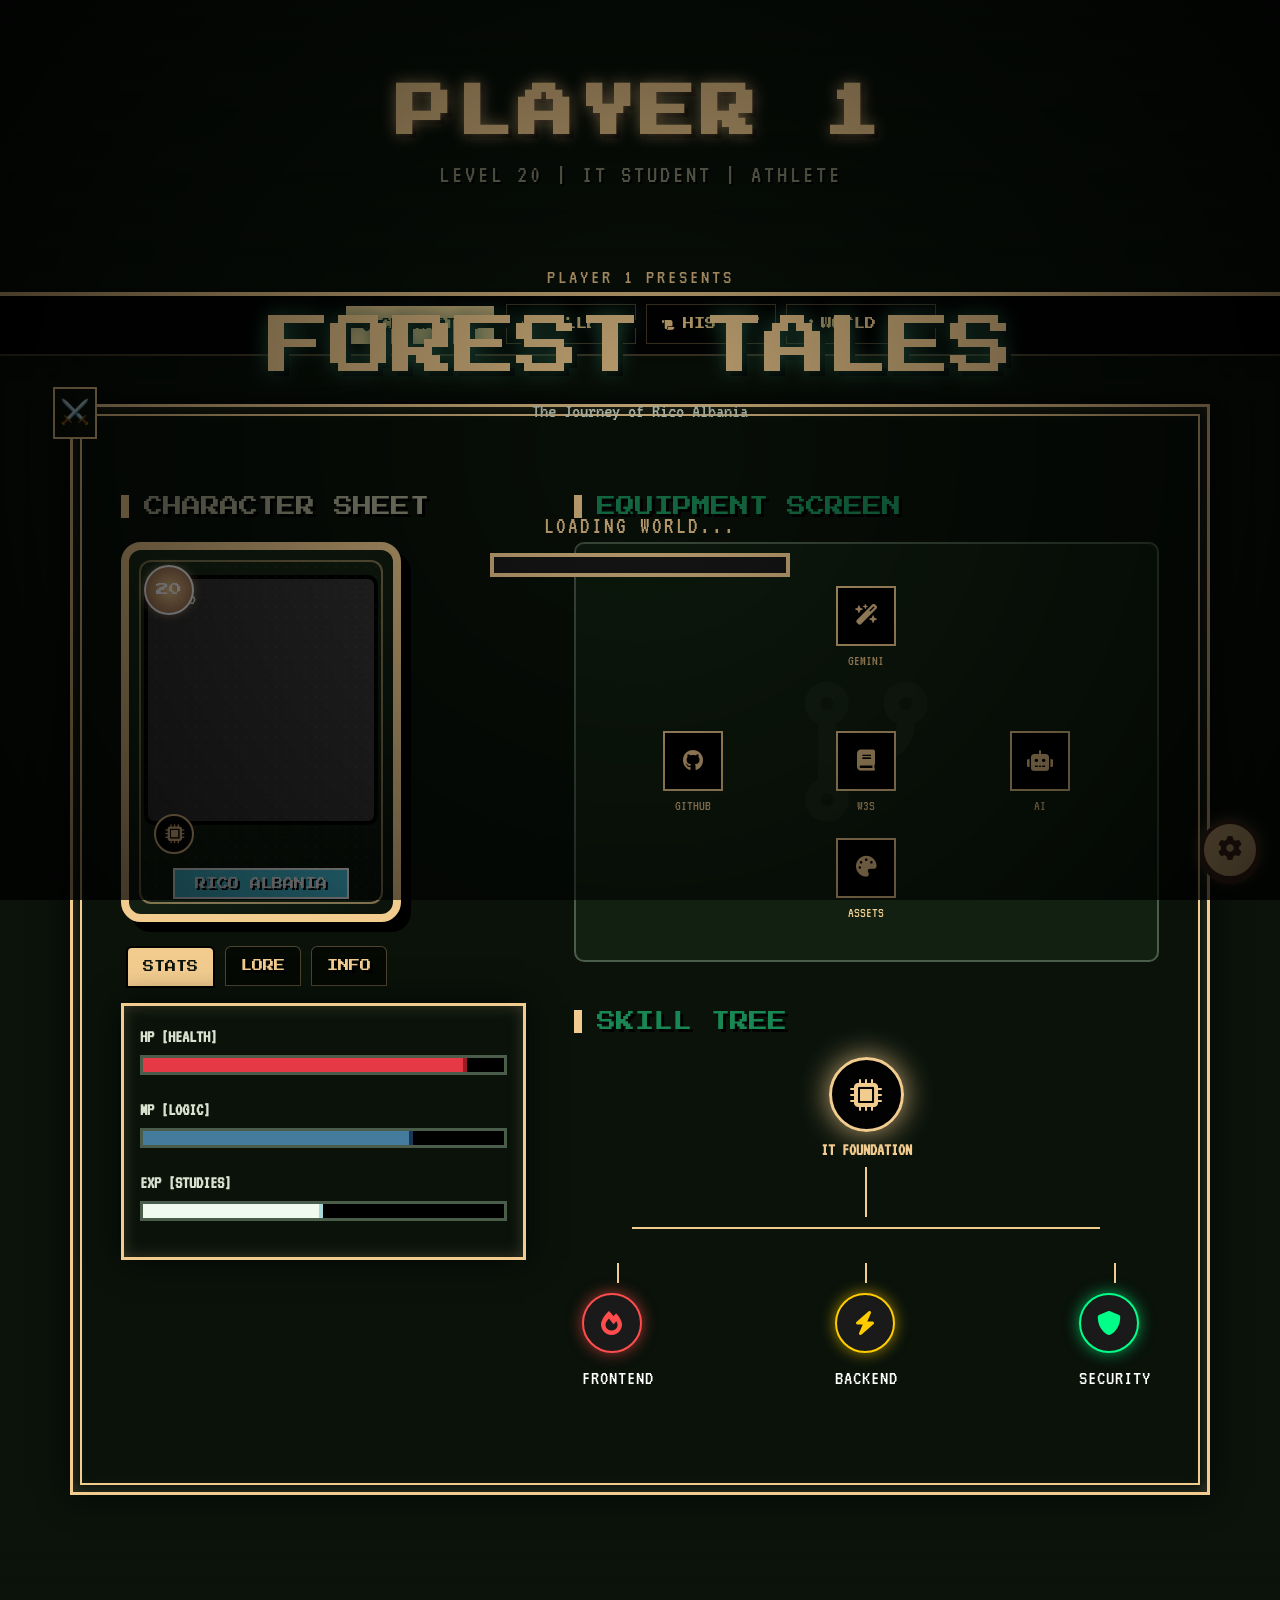
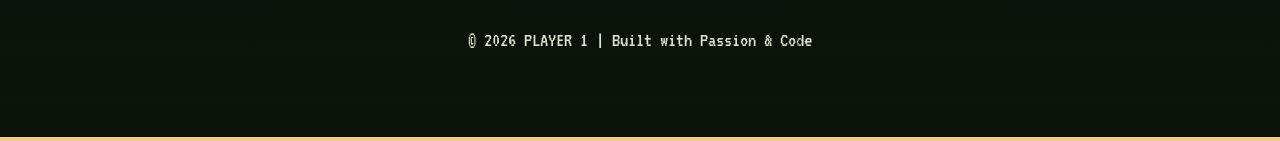
==== commit eb885e12: "fixed code" ====
--- a/main/index.html
+++ b/main/index.html
@@ -1,50 +1,36 @@
 <!DOCTYPE html>
 <html lang="en">
 <head>
-  <title>Rico's Personal Webpage</title>
-  <meta charset="utf-8">
-  <meta name="viewport" content="width=device-width, initial-scale=1">
-  
-  <link href="https://cdn.jsdelivr.net/npm/bootstrap@5.3.3/dist/css/bootstrap.min.css" rel="stylesheet">
-  <link rel="stylesheet" href="https://cdnjs.cloudflare.com/ajax/libs/font-awesome/6.0.0/css/all.min.css">
-  <link href="https://fonts.googleapis.com/css2?family=Press+Start+2P&family=VT323&display=swap" rel="stylesheet">
-  <link rel="stylesheet" href="style.css">
-  <script src="https://cdn.jsdelivr.net/npm/bootstrap@5.3.3/dist/js/bootstrap.bundle.min.js"></script>
+  <title>Rico's Personal Webpage</title>
+  <meta charset="utf-8">
+  <meta name="viewport" content="width=device-width, initial-scale=1">
+  
+  <link href="https://cdn.jsdelivr.net/npm/bootstrap@5.3.3/dist/css/bootstrap.min.css" rel="stylesheet">
+  <link rel="stylesheet" href="https://cdnjs.cloudflare.com/ajax/libs/font-awesome/6.0.0/css/all.min.css">
+  <link href="https://fonts.googleapis.com/css2?family=Press+Start+2P&family=VT323&display=swap" rel="stylesheet">
+  <link rel="stylesheet" href="style.css">
+  <script src="https://cdn.jsdelivr.net/npm/bootstrap@5.3.3/dist/js/bootstrap.bundle.min.js"></script>
 </head>
 
 <body>
 
 <div id="landing-screen" onclick="startGame()">
-    <div class="forest-overlay"></div>
-    
-    <div class="title-content text-center">
-        <div class="brand-badge mb-3" style="font-family: 'VT323'; color: #f2cc8f; letter-spacing: 3px;">PLAYER 1 PRESENTS</div>
-        <h1 class="game-title main-glow">FOREST TALES</h1>
-        <p class="game-subtitle">The Journey of Rico Albania</p>
-        
-        <div class="loading-bar-container" style="margin-top: 80px;">
-            <div id="loading-status" class="loading-text mb-2">LOADING WORLD...</div>
-            <div class="pixel-progress-outer">
-                <div id="loading-bar-fill" class="pixel-progress-inner"></div>
-            </div>
-            
-            <div id="press-key-prompt" class="mt-4" style="visibility: hidden;">
-                <p class="blink-text" style="font-family: 'Press Start 2P'; color: #f2cc8f; font-size: 0.9rem; letter-spacing: 1px;">PRESS ANY KEY TO START</p>
-            </div>
-        </div>
-    </div>
-</div>
-        
-<div class="loading-bar-container mt-5">
-    <div id="loading-status" class="loading-text mb-2">LOADING WORLD...</div>
-    <div class="pixel-progress-outer">
-        <div id="loading-bar-fill" class="pixel-progress-inner"></div>
-    </div>
-    <div id="press-key-prompt" class="mt-4" style="display: none;">
-        <p class="blink-text" style="font-family: 'Press Start 2P'; color: #f2cc8f; font-size: 0.8rem;">- PRESS ANY KEY TO START -</p>
-    </div>
-</div>
-    </div>
+    <div class="forest-overlay"></div>
+    <div class="title-content text-center">
+        <div class="brand-badge mb-3" style="font-family: 'VT323'; color: #f2cc8f; letter-spacing: 3px;">PLAYER 1 PRESENTS</div>
+        <h1 class="game-title main-glow">FOREST TALES</h1>
+        <p class="game-subtitle">The Journey of Rico Albania</p>
+        
+        <div class="loading-bar-container" style="margin-top: 80px;">
+            <div id="loading-status" class="loading-text mb-2">LOADING WORLD...</div>
+            <div class="pixel-progress-outer">
+                <div id="loading-bar-fill" class="pixel-progress-inner"></div>
+            </div>
+            <div id="press-key-prompt" class="mt-4" style="visibility: hidden;">
+                <p class="blink-text" style="font-family: 'Press Start 2P'; color: #f2cc8f; font-size: 0.9rem; letter-spacing: 1px;">PRESS ANY KEY TO START</p>
+            </div>
+        </div>
+    </div>
 </div>
 
 <audio id="game-start-sound" src="https://assets.mixkit.co/active_storage/sfx/2019/2019-preview.mp3" preload="auto"></audio>
@@ -53,291 +39,240 @@
 <div id="leaf-container"></div>
 
 <div class="header-footer-custom text-center">
-  <h1 class="display-4 fw-bold">PLAYER 1</h1>
-  <p class="lead mt-2">Level 20 | IT Student | Athlete</p>
+  <h1 class="display-4 fw-bold">PLAYER 1</h1>
+  <p class="lead mt-2">Level 20 | IT Student | Athlete</p>
 </div>
 
 <nav class="navbar navbar-expand-sm sticky-top shadow">
-  <div class="container-fluid p-0">
-    <ul class="navbar-nav mx-auto"> 
-      <li class="nav-item">
-        <a class="nav-link active" href="index.html"><i class="fas fa-shield-alt me-2"></i>CHARACTER</a>
-      </li>
-      <li class="nav-item">
-        <a class="nav-link" href="gallery.html"><i class="fas fa-images me-2"></i>GALLERY</a>
-      </li>
-      <li class="nav-item">
-        <a class="nav-link" href="history.html"><i class="fas fa-scroll me-2"></i>HISTORY</a>
-      </li>
-      <li class="nav-item">
-        <a class="nav-link" href="log.html"><i class="fas fa-pen-nib me-2"></i>WORLD LOG</a>
-      </li>
-    </ul>
-  </div>
+  <div class="container-fluid p-0">
+    <ul class="navbar-nav mx-auto"> 
+      <li class="nav-item"><a class="nav-link active" href="index.html"><i class="fas fa-shield-alt me-2"></i>CHARACTER</a></li>
+      <li class="nav-item"><a class="nav-link" href="gallery.html"><i class="fas fa-images me-2"></i>GALLERY</a></li>
+      <li class="nav-item"><a class="nav-link" href="history.html"><i class="fas fa-scroll me-2"></i>HISTORY</a></li>
+      <li class="nav-item"><a class="nav-link" href="log.html"><i class="fas fa-pen-nib me-2"></i>WORLD LOG</a></li>
+    </ul>
+  </div>
 </nav>
 
 <div class="container mt-5 content-card p-4 p-md-5 mb-5">
-  <div class="row g-5"> 
-    <div class="col-lg-5 col-md-12">
-      <h2 class="mb-4">Character Sheet</h2>
-      
-      <div class="char-card-container mb-4 mx-auto mx-lg-0" onclick="flipCard(); playLevelUp()" title="Click to Flip!">
-        <div class="card-inner" id="cardInner">
-          
-          <div class="card-front">
-            <div class="lvl-badge">20</div>
-            <div class="card-img-wrap">
-              <img src="https://github.com/ricoalbania/WEBPROG-IT242-HTML-Lessons/blob/feature/rwd/Image%20(5).jpg?raw=true" alt="rico">
-            </div>
-            <div class="element-icon" title="Tech Element">
-              <i class="fas fa-microchip"></i>
-            </div>
-            <div class="text-center mt-auto">
-              <span class="char-name-text">RICO ALBANIA</span>
-            </div>
-          </div>
-
-          <div class="card-back">
-            <h4 class="text-center" style="font-family: 'Press Start 2P'; font-size: 0.8rem;">REAR VIEW</h4>
-            <hr class="border-warning">
-            <ul class="list-unstyled" style="font-family: 'VT323'; font-size: 1.3rem;">
-              <li><i class="fas fa-crown text-warning me-2"></i> Rank: Pioneer</li>
-              <li><i class="fas fa-bolt text-info me-2"></i> Style: Agile</li>
-              <li><i class="fas fa-heart text-danger me-2"></i> Status: Ready</li>
-            </ul>
-            <div class="text-center mt-3 opacity-50">
-               <i class="fas fa-shield-halved fa-3x"></i>
-               <p class="mt-2"><small>AUTHENTIC HERO GEAR</small></p>
-            </div>
-          </div>
-
-        </div>
-      </div>
-
-      <ul class="nav nav-tabs border-0 mb-3 justify-content-center justify-content-lg-start" id="charTab" role="tablist">
-        <li class="nav-item"><button class="nav-link active rpg-tab" data-bs-toggle="tab" data-bs-target="#stats" type="button">STATS</button></li>
-        <li class="nav-item"><button class="nav-link rpg-tab" data-bs-toggle="tab" data-bs-target="#bio" type="button">LORE</button></li>
-        <li class="nav-item"><button class="nav-link rpg-tab" data-bs-toggle="tab" data-bs-target="#details" type="button">INFO</button></li>
-      </ul>
-
-      <div class="tab-content stats-box p-3" id="charTabContent">
-        <div class="tab-pane fade show active" id="stats">
-          <small class="d-block mb-1 text-uppercase fw-bold">HP [Health]</small>
-          <div class="progress progress-rpg"><div class="progress-bar hp-bar" style="width: 90%"></div></div>
-          <small class="d-block mb-1 text-uppercase fw-bold">MP [Logic]</small>
-          <div class="progress progress-rpg"><div class="progress-bar mp-bar" style="width: 75%"></div></div>
-          <small class="d-block mb-1 text-uppercase fw-bold">EXP [Studies]</small>
-          <div class="progress progress-rpg"><div class="progress-bar exp-bar" style="width: 50%"></div></div>
-        </div>
-        <div class="tab-pane fade" id="bio">
-          <h4 class="fw-bold mb-3" style="color: #f2cc8f;">The Lore</h4>
-          <p style="text-align: justify; font-size: 1.1rem;">I am an aspiring IT professional at <b>Asia Pacific College</b>, passionate about solving real-world mysteries through technology.</p>
-        </div>
-        <div class="tab-pane fade" id="details">
-          <h4 class="fw-bold mb-3" style="color: #f2cc8f;">Detailed Specs</h4>
-          <ul class="list-unstyled mb-0" style="font-family: 'VT323'; font-size: 1.3rem;">
-            <li><span class="text-success">[SCHOOL]:</span> Asia Pacific College</li>
-            <li><span class="text-success">[BIRTHDATE]:</span> February 25, 2005</li>
-            <li><span class="text-success">[ORIGIN]:</span> Paranaque City</li>
-            <li><span class="text-success">[CLASS]:</span> BS Information Technology</li>
-          </ul>
-        </div>
-      </div>
-    </div>
-
-    <div class="col-lg-7 col-md-12">
-      <h2 class="text-success mb-4">EQUIPMENT SCREEN</h2>
-      <div class="equipment-grid mb-5">
-        <div class="paper-doll-container">
-          <i class="fas fa-code-branch central-silhouette"></i>
-          <a href="https://gemini.google.com" target="_blank" class="equip-slot slot-head" data-description="GEMINI: AI Brain."><i class="fas fa-wand-magic-sparkles"></i><span class="slot-label">GEMINI</span></a>
-          <a href="https://github.com" target="_blank" class="equip-slot slot-weapon" data-description="GITHUB: The Armory."><i class="fab fa-github"></i><span class="slot-label">GITHUB</span></a>
-          <a href="https://www.w3schools.com" target="_blank" class="equip-slot slot-body" data-description="W3SCHOOLS: The Foundation."><i class="fas fa-book"></i><span class="slot-label">W3S</span></a>
-          <a href="https://chatgpt.com" target="_blank" class="equip-slot slot-accessory" data-description="CHATGPT: Support Familiar."><i class="fas fa-robot"></i><span class="slot-label">AI</span></a>
-          <a href="https://fonts.google.com" target="_blank" class="equip-slot slot-mount" data-description="RESOURCES: Style Engine."><i class="fas fa-palette"></i><span class="slot-label">ASSETS</span></a>
-        </div>
-      </div>
-
-<div class="skill-tree-block mt-5">
-    <h2 class="text-success mb-4">SKILL TREE</h2>
-
-    <div class="skill-tree-map text-center" style="position: relative; padding-bottom: 50px;">
-        <div class="skill-node root mx-auto" style="width: 75px; height: 75px; border: 3px solid #f2cc8f; border-radius: 50%; display: flex; align-items: center; justify-content: center; background: rgba(0,0,0,0.9); box-shadow: 0 0 30px rgba(242, 204, 143, 0.8); position: relative; z-index: 5;">
-            <i class="fas fa-microchip" style="font-size: 2rem; color: #f2cc8f;"></i>
-            <div class="node-label" style="position: absolute; bottom: -35px; font-family: 'VT323'; color: #f2cc8f; font-size: 1.1rem; white-space: nowrap; font-weight: bold;">IT FOUNDATION</div>
-        </div>
-        
-        <div class="tree-line mx-auto" style="width: 2px; height: 50px; background: #f2cc8f; margin-top: 35px;"></div>
-        <div class="horizontal-divider mx-auto" style="width: 80%; height: 2px; background: #f2cc8f;"></div>
-
-        <div class="d-flex justify-content-between mt-4 px-2">
-            <div class="skill-branch">
-                <div class="tree-line mx-auto" style="width: 2px; height: 20px; background: #f2cc8f;"></div>
-                <div class="skill-node mini-node" style="width: 60px; height: 60px; border: 2px solid #ff4d4d; border-radius: 50%; display: flex; align-items: center; justify-content: center; background: #1a1a1a; box-shadow: 0 0 15px rgba(255, 77, 77, 0.6);">
-                    <i class="fas fa-fire" style="color: #ff4d4d; font-size: 1.5rem;"></i>
-                </div>
-                <div class="node-label-small mt-2" style="font-family: 'VT323'; color: #fff; letter-spacing: 1px;">FRONTEND</div>
-            </div>
-
-            <div class="skill-branch">
-                <div class="tree-line mx-auto" style="width: 2px; height: 20px; background: #f2cc8f;"></div>
-                <div class="skill-node mini-node" style="width: 60px; height: 60px; border: 2px solid #ffcc00; border-radius: 50%; display: flex; align-items: center; justify-content: center; background: #1a1a1a; box-shadow: 0 0 15px rgba(255, 204, 0, 0.6);">
-                    <i class="fas fa-bolt" style="color: #ffcc00; font-size: 1.5rem;"></i>
-                </div>
-                <div class="node-label-small mt-2" style="font-family: 'VT323'; color: #fff; letter-spacing: 1px;">BACKEND</div>
-            </div>
-
-            <div class="skill-branch">
-                <div class="tree-line mx-auto" style="width: 2px; height: 20px; background: #f2cc8f;"></div>
-                <div class="skill-node mini-node" style="width: 60px; height: 60px; border: 2px solid #00ff88; border-radius: 50%; display: flex; align-items: center; justify-content: center; background: #1a1a1a; box-shadow: 0 0 15px rgba(0, 255, 136, 0.6);">
-                    <i class="fas fa-shield-alt" style="color: #00ff88; font-size: 1.5rem;"></i>
-                </div>
-                <div class="node-label-small mt-2" style="font-family: 'VT323'; color: #fff; letter-spacing: 1px;">SECURITY</div>
-            </div>
-        </div>
-    </div>
-</div> </div> </div> </div> <div class="header-footer-custom text-center mt-5">
-    <p class="mb-0">© 2026 PLAYER 1 | Built with Passion & Code</p>
+  <div class="row g-5"> 
+    <div class="col-lg-5 col-md-12">
+      <h2 class="mb-4">Character Sheet</h2>
+      <div class="char-card-container mb-4 mx-auto mx-lg-0" onclick="flipCard(); playLevelUp()" title="Click to Flip!">
+        <div class="card-inner" id="cardInner">
+          <div class="card-front">
+            <div class="lvl-badge">20</div>
+            <div class="card-img-wrap">
+              <img src="https://github.com/ricoalbania/WEBPROG-IT242-HTML-Lessons/blob/feature/rwd/Image%20(5).jpg?raw=true" alt="rico">
+            </div>
+            <div class="element-icon" title="Tech Element"><i class="fas fa-microchip"></i></div>
+            <div class="text-center mt-auto"><span class="char-name-text">RICO ALBANIA</span></div>
+          </div>
+          <div class="card-back">
+            <h4 class="text-center" style="font-family: 'Press Start 2P'; font-size: 0.8rem;">REAR VIEW</h4>
+            <hr class="border-warning">
+            <ul class="list-unstyled" style="font-family: 'VT323'; font-size: 1.3rem;">
+              <li><i class="fas fa-crown text-warning me-2"></i> Rank: Pioneer</li>
+              <li><i class="fas fa-bolt text-info me-2"></i> Style: Agile</li>
+              <li><i class="fas fa-heart text-danger me-2"></i> Status: Ready</li>
+            </ul>
+            <div class="text-center mt-3 opacity-50">
+               <i class="fas fa-shield-halved fa-3x"></i>
+               <p class="mt-2"><small>AUTHENTIC HERO GEAR</small></p>
+            </div>
+          </div>
+        </div>
+      </div>
+
+      <ul class="nav nav-tabs border-0 mb-3 justify-content-center justify-content-lg-start" id="charTab" role="tablist">
+        <li class="nav-item"><button class="nav-link active rpg-tab" data-bs-toggle="tab" data-bs-target="#stats" type="button">STATS</button></li>
+        <li class="nav-item"><button class="nav-link rpg-tab" data-bs-toggle="tab" data-bs-target="#bio" type="button">LORE</button></li>
+        <li class="nav-item"><button class="nav-link rpg-tab" data-bs-toggle="tab" data-bs-target="#details" type="button">INFO</button></li>
+      </ul>
+
+      <div class="tab-content stats-box p-3" id="charTabContent">
+        <div class="tab-pane fade show active" id="stats">
+          <small class="d-block mb-1 text-uppercase fw-bold">HP [Health]</small>
+          <div class="progress progress-rpg"><div class="progress-bar hp-bar" style="width: 90%"></div></div>
+          <small class="d-block mb-1 text-uppercase fw-bold">MP [Logic]</small>
+          <div class="progress progress-rpg"><div class="progress-bar mp-bar" style="width: 75%"></div></div>
+          <small class="d-block mb-1 text-uppercase fw-bold">EXP [Studies]</small>
+          <div class="progress progress-rpg"><div class="progress-bar exp-bar" style="width: 50%"></div></div>
+        </div>
+        <div class="tab-pane fade" id="bio">
+          <h4 class="fw-bold mb-3" style="color: #f2cc8f;">The Lore</h4>
+          <p style="text-align: justify; font-size: 1.1rem;">I am an aspiring IT professional at <b>Asia Pacific College</b>, passionate about solving real-world mysteries through technology.</p>
+        </div>
+        <div class="tab-pane fade" id="details">
+          <h4 class="fw-bold mb-3" style="color: #f2cc8f;">Detailed Specs</h4>
+          <ul class="list-unstyled mb-0" style="font-family: 'VT323'; font-size: 1.3rem;">
+            <li><span class="text-success">[SCHOOL]:</span> Asia Pacific College</li>
+            <li><span class="text-success">[BIRTHDATE]:</span> February 25, 2005</li>
+            <li><span class="text-success">[ORIGIN]:</span> Paranaque City</li>
+            <li><span class="text-success">[CLASS]:</span> BS Information Technology</li>
+          </ul>
+        </div>
+      </div>
+    </div>
+
+    <div class="col-lg-7 col-md-12">
+      <h2 class="text-success mb-4">EQUIPMENT SCREEN</h2>
+      <div class="equipment-grid mb-5">
+        <div class="paper-doll-container">
+          <i class="fas fa-code-branch central-silhouette"></i>
+          <a href="https://gemini.google.com" target="_blank" class="equip-slot slot-head" data-description="GEMINI: AI Brain."><i class="fas fa-wand-magic-sparkles"></i><span class="slot-label">GEMINI</span></a>
+          <a href="https://github.com" target="_blank" class="equip-slot slot-weapon" data-description="GITHUB: The Armory."><i class="fab fa-github"></i><span class="slot-label">GITHUB</span></a>
+          <a href="https://www.w3schools.com" target="_blank" class="equip-slot slot-body" data-description="W3SCHOOLS: The Foundation."><i class="fas fa-book"></i><span class="slot-label">W3S</span></a>
+          <a href="https://chatgpt.com" target="_blank" class="equip-slot slot-accessory" data-description="CHATGPT: Support Familiar."><i class="fas fa-robot"></i><span class="slot-label">AI</span></a>
+          <a href="https://fonts.google.com" target="_blank" class="equip-slot slot-mount" data-description="RESOURCES: Style Engine."><i class="fas fa-palette"></i><span class="slot-label">ASSETS</span></a>
+        </div>
+      </div>
+
+      <div class="skill-tree-block mt-5">
+        <h2 class="text-success mb-4">SKILL TREE</h2>
+        <div class="skill-tree-map text-center" style="position: relative; padding-bottom: 50px;">
+          <div class="skill-node root mx-auto" style="width: 75px; height: 75px; border: 3px solid #f2cc8f; border-radius: 50%; display: flex; align-items: center; justify-content: center; background: rgba(0,0,0,0.9); box-shadow: 0 0 30px rgba(242, 204, 143, 0.8); position: relative; z-index: 5;">
+            <i class="fas fa-microchip" style="font-size: 2rem; color: #f2cc8f;"></i>
+            <div class="node-label" style="position: absolute; bottom: -35px; font-family: 'VT323'; color: #f2cc8f; font-size: 1.1rem; white-space: nowrap; font-weight: bold;">IT FOUNDATION</div>
+          </div>
+          <div class="tree-line mx-auto" style="width: 2px; height: 50px; background: #f2cc8f; margin-top: 35px;"></div>
+          <div class="horizontal-divider mx-auto" style="width: 80%; height: 2px; background: #f2cc8f;"></div>
+          <div class="d-flex justify-content-between mt-4 px-2">
+            <div class="skill-branch">
+              <div class="tree-line mx-auto" style="width: 2px; height: 20px; background: #f2cc8f;"></div>
+              <div class="skill-node mini-node" style="width: 60px; height: 60px; border: 2px solid #ff4d4d; border-radius: 50%; display: flex; align-items: center; justify-content: center; background: #1a1a1a; box-shadow: 0 0 15px rgba(255, 77, 77, 0.6);"><i class="fas fa-fire" style="color: #ff4d4d; font-size: 1.5rem;"></i></div>
+              <div class="node-label-small mt-2" style="font-family: 'VT323'; color: #fff; letter-spacing: 1px;">FRONTEND</div>
+            </div>
+            <div class="skill-branch">
+              <div class="tree-line mx-auto" style="width: 2px; height: 20px; background: #f2cc8f;"></div>
+              <div class="skill-node mini-node" style="width: 60px; height: 60px; border: 2px solid #ffcc00; border-radius: 50%; display: flex; align-items: center; justify-content: center; background: #1a1a1a; box-shadow: 0 0 15px rgba(255, 204, 0, 0.6);"><i class="fas fa-bolt" style="color: #ffcc00; font-size: 1.5rem;"></i></div>
+              <div class="node-label-small mt-2" style="font-family: 'VT323'; color: #fff; letter-spacing: 1px;">BACKEND</div>
+            </div>
+            <div class="skill-branch">
+              <div class="tree-line mx-auto" style="width: 2px; height: 20px; background: #f2cc8f;"></div>
+              <div class="skill-node mini-node" style="width: 60px; height: 60px; border: 2px solid #00ff88; border-radius: 50%; display: flex; align-items: center; justify-content: center; background: #1a1a1a; box-shadow: 0 0 15px rgba(0, 255, 136, 0.6);"><i class="fas fa-shield-alt" style="color: #00ff88; font-size: 1.5rem;"></i></div>
+              <div class="node-label-small mt-2" style="font-family: 'VT323'; color: #fff; letter-spacing: 1px;">SECURITY</div>
+            </div>
+          </div>
+        </div>
+      </div>
+    </div> 
+  </div> 
+</div>
+
+<div class="header-footer-custom text-center mt-5">
+    <p class="mb-0">© 2026 PLAYER 1 | Built with Passion & Code</p>
 </div>
 
 <div class="system-menu-container" style="position: fixed; bottom: 20px; right: 20px; z-index: 9999;">
-    <button class="system-btn" id="main-system-btn" onclick="toggleMenu()" title="System Menu">
-        <i class="fas fa-cog"></i>
-    </button>
-    <div id="system-dropdown" class="system-dropdown">
-        <div id="menu-main-view">
-            <div class="menu-header">SYSTEM</div>
-            <button onclick="showConfirm()"><i class="fas fa-sign-out-alt me-2"></i> RETURN TO TITLE</button>
-            <button onclick="toggleMenu()"><i class="fas fa-times me-2"></i> CLOSE</button>
-        </div>
-        <div id="menu-confirm-view" style="display: none;">
-            <div class="menu-header text-danger">LOGOUT?</div>
-            <p class="VT323Font text-center text-white small">Unsaved progress will be lost.</p>
-            <div class="d-flex gap-2 p-2">
-                <button onclick="logout()" class="border-danger text-danger w-50 text-center">YES</button>
-                <button onclick="hideConfirm()" class="w-50 text-center">NO</button>
-            </div>
-        </div>
-    </div>
+    <button class="system-btn" id="main-system-btn" onclick="toggleMenu()" title="System Menu">
+        <i class="fas fa-cog"></i>
+    </button>
+    <div id="system-dropdown" class="system-dropdown">
+        <div id="menu-main-view">
+            <div class="menu-header">SYSTEM</div>
+            <button onclick="showConfirm()"><i class="fas fa-sign-out-alt me-2"></i> RETURN TO TITLE</button>
+            <button onclick="toggleMenu()"><i class="fas fa-times me-2"></i> CLOSE</button>
+        </div>
+        <div id="menu-confirm-view" style="display: none;">
+            <div class="menu-header text-danger">LOGOUT?</div>
+            <p class="VT323Font text-center text-white small">Unsaved progress will be lost.</p>
+            <div class="d-flex gap-2 p-2">
+                <button onclick="logout()" class="border-danger text-danger w-50 text-center">YES</button>
+                <button onclick="hideConfirm()" class="w-50 text-center">NO</button>
+            </div>
+        </div>
+    </div>
 </div>
 
 <script>
 function startGame() {
-    const startSound = document.getElementById('game-start-sound');
-    if(startSound) { startSound.play().catch(e => console.log("Audio play blocked.")); }
-    sessionStorage.setItem('gameStarted', 'true');
-    const screen = document.getElementById('landing-screen');
-    screen.style.opacity = '0';
-    screen.style.pointerEvents = 'none'; 
-    setTimeout(() => { screen.style.display = 'none'; }, 1000); 
+    const startSound = document.getElementById('game-start-sound');
+    if(startSound) { startSound.play().catch(e => console.log("Audio play blocked.")); }
+    sessionStorage.setItem('gameStarted', 'true');
+    const screen = document.getElementById('landing-screen');
+    screen.style.opacity = '0';
+    screen.style.pointerEvents = 'none'; 
+    setTimeout(() => { screen.style.display = 'none'; }, 1000); 
 }
 
 function flipCard() {
-    const cardInner = document.getElementById('cardInner');
-    cardInner.classList.toggle('is-flipped');
+    document.getElementById('cardInner').classList.toggle('is-flipped');
 }
 
 function playLevelUp() {
-    const sound = document.getElementById('level-up-sound');
-    const audioContext = new (window.AudioContext || window.webkitAudioContext)();
-    if (audioContext.state === 'suspended') { audioContext.resume(); }
-    sound.pause();
-    sound.currentTime = 0;
-    sound.play().catch(error => console.log("Playback failed", error));
-    const img = document.querySelector('.card-img-wrap img');
-    if (img) {
-        img.style.filter = "brightness(2) contrast(1.5)";
-        setTimeout(() => { img.style.filter = "none"; }, 150);
-    }
+    const sound = document.getElementById('level-up-sound');
+    const audioContext = new (window.AudioContext || window.webkitAudioContext)();
+    if (audioContext.state === 'suspended') { audioContext.resume(); }
+    sound.pause();
+    sound.currentTime = 0;
+    sound.play().catch(error => console.log("Playback failed", error));
+    const img = document.querySelector('.card-img-wrap img');
+    if (img) {
+        img.style.filter = "brightness(2) contrast(1.5)";
+        setTimeout(() => { img.style.filter = "none"; }, 150);
+    }
 }
 
 function createLeaf() {
-    const container = document.getElementById('leaf-container');
-    if(!container) return;
-    const leaf = document.createElement('div');
-    leaf.className = 'leaf';
-    leaf.innerHTML = '🍃'; 
-    leaf.style.left = Math.random() * 100 + 'vw';
-    leaf.style.animationDuration = (Math.random() * 5 + 5) + 's'; 
-    container.appendChild(leaf);
-    setTimeout(() => { leaf.remove(); }, 10000);
+    const container = document.getElementById('leaf-container');
+    if(!container) return;
+    const leaf = document.createElement('div');
+    leaf.className = 'leaf';
+    leaf.innerHTML = '🍃'; 
+    leaf.style.left = Math.random() * 100 + 'vw';
+    leaf.style.animationDuration = (Math.random() * 5 + 5) + 's'; 
+    container.appendChild(leaf);
+    setTimeout(() => { leaf.remove(); }, 10000);
 }
 setInterval(createLeaf, 800);
 
 window.onload = function() {
-    if (sessionStorage.getItem('gameStarted') === 'true') {
-        const screen = document.getElementById('landing-screen');
-        if (screen) screen.style.display = 'none';
-        return;
-    }
-
-    const bar = document.getElementById('loading-bar-fill');
-    const status = document.getElementById('loading-status');
-    const prompt = document.getElementById('press-key-prompt');
-
-    // Start the loading simulation
-    setTimeout(() => {
-        bar.classList.add('finished');
-        status.innerText = "WORLD LOADED";
-        prompt.style.visibility = "visible";
-
-        // Listen for ANY key press to start
-        window.addEventListener('keydown', function handleFirstKey() {
-            startGame();
-            window.removeEventListener('keydown', handleFirstKey);
-        }, { once: true });
-        
-    }, 3000); 
+    if (sessionStorage.getItem('gameStarted') === 'true') {
+        const screen = document.getElementById('landing-screen');
+        if (screen) screen.style.display = 'none';
+        return;
+    }
+
+    const bar = document.getElementById('loading-bar-fill');
+    const status = document.getElementById('loading-status');
+    const prompt = document.getElementById('press-key-prompt');
+
+    setTimeout(() => {
+        if(bar) bar.classList.add('finished');
+        if(status) status.innerText = "WORLD LOADED";
+        if(prompt) prompt.style.visibility = "visible";
+
+        window.addEventListener('keydown', function handleFirstKey() {
+            startGame();
+            window.removeEventListener('keydown', handleFirstKey);
+        }, { once: true });
+        
+    }, 3000); 
 };
 
 function toggleMenu() {
-    const menu = document.getElementById('system-dropdown');
-    menu.classList.toggle('active');
-    if (!menu.classList.contains('active')) { hideConfirm(); }
+    const menu = document.getElementById('system-dropdown');
+    menu.classList.toggle('active');
+    if (!menu.classList.contains('active')) { hideConfirm(); }
 }
 
 function logout() {
-    sessionStorage.removeItem('gameStarted');
-    document.body.style.filter = "brightness(0.2)";
-    document.body.style.transition = "filter 0.5s";
-    setTimeout(() => { window.location.reload(); }, 500);
+    sessionStorage.removeItem('gameStarted');
+    document.body.style.filter = "brightness(0.2)";
+    document.body.style.transition = "filter 0.5s";
+    setTimeout(() => { window.location.reload(); }, 500);
 }
 
 function showConfirm() {
-    document.getElementById('menu-main-view').style.display = 'none';
-    document.getElementById('menu-confirm-view').style.display = 'block';
+    document.getElementById('menu-main-view').style.display = 'none';
+    document.getElementById('menu-confirm-view').style.display = 'block';
 }
 
 function hideConfirm() {
-    document.getElementById('menu-main-view').style.display = 'block';
-    document.getElementById('menu-confirm-view').style.display = 'none';
+    document.getElementById('menu-main-view').style.display = 'block';
+    document.getElementById('menu-confirm-view').style.display = 'none';
 }
 </script>
-
-<div class="system-menu-container">
-    <button class="system-btn" id="main-system-btn" onclick="toggleMenu()" title="System Menu">
-        <i class="fas fa-cog"></i>
-    </button>
-    <div id="system-dropdown" class="system-dropdown">
-        <div id="menu-main-view">
-            <div class="menu-header">SYSTEM</div>
-            <button onclick="showConfirm()">
-                <i class="fas fa-sign-out-alt me-2"></i> RETURN TO TITLE
-            </button>
-            <button onclick="toggleMenu()">
-                <i class="fas fa-times me-2"></i> CLOSE
-            </button>
-        </div>
-        <div id="menu-confirm-view" style="display: none;">
-            <div class="menu-header text-danger">LOGOUT?</div>
-            <p class="VT323Font text-center text-white small">Unsaved progress will be lost.</p>
-            <div class="d-flex gap-2">
-                <button onclick="logout()" class="border-danger text-danger w-50 text-center">YES</button>
-                <button onclick="hideConfirm()" class="w-50 text-center">NO</button>
-            </div>
-        </div>
-    </div>
-</div>
-
 </body>
 </html>
